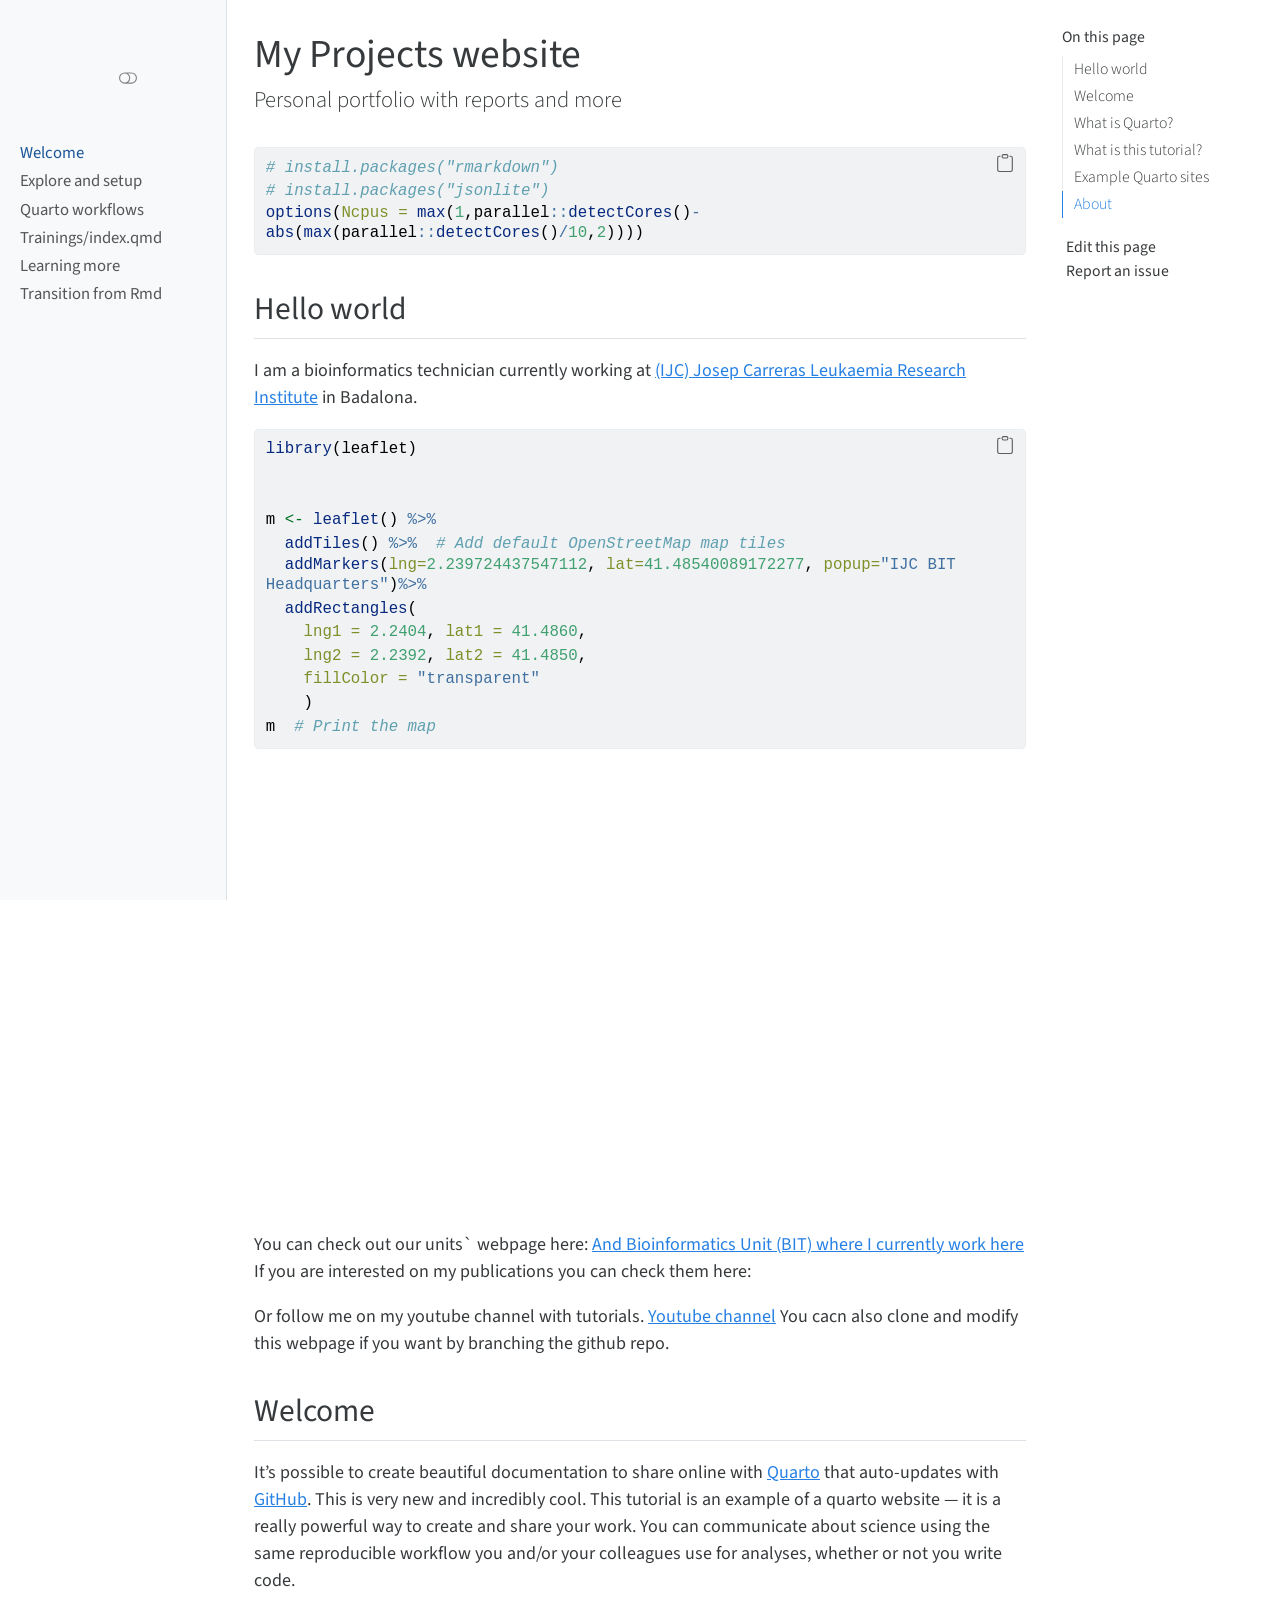
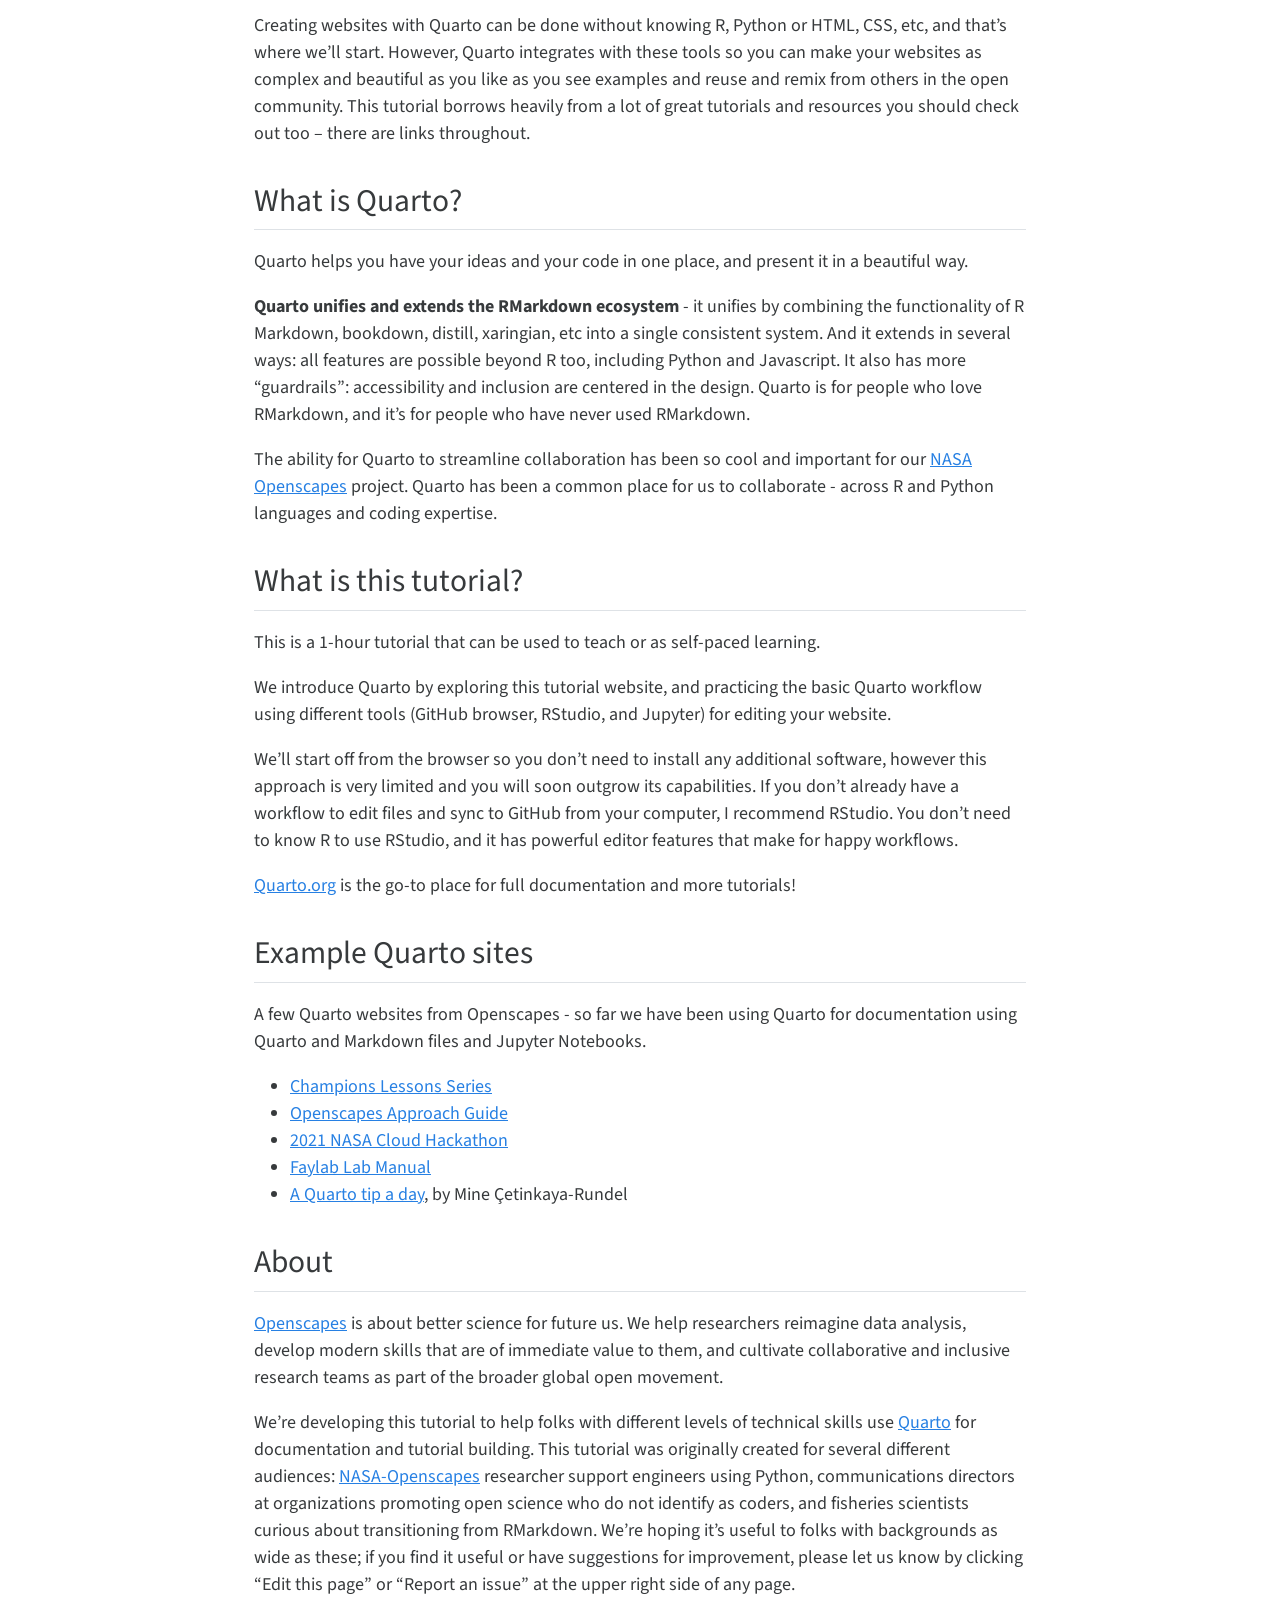
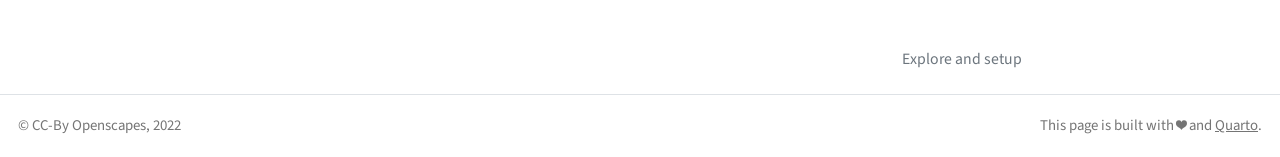
==== index.html @ d13ac70a "Built site for gh-pages" ====
<!DOCTYPE html>
<html xmlns="http://www.w3.org/1999/xhtml" lang="en" xml:lang="en"><head>

<meta charset="utf-8">
<meta name="generator" content="quarto-1.2.269">

<meta name="viewport" content="width=device-width, initial-scale=1.0, user-scalable=yes">


<title>Making sharable documents with Quarto - My Projects website</title>
<style>
code{white-space: pre-wrap;}
span.smallcaps{font-variant: small-caps;}
div.columns{display: flex; gap: min(4vw, 1.5em);}
div.column{flex: auto; overflow-x: auto;}
div.hanging-indent{margin-left: 1.5em; text-indent: -1.5em;}
ul.task-list{list-style: none;}
ul.task-list li input[type="checkbox"] {
  width: 0.8em;
  margin: 0 0.8em 0.2em -1.6em;
  vertical-align: middle;
}
pre > code.sourceCode { white-space: pre; position: relative; }
pre > code.sourceCode > span { display: inline-block; line-height: 1.25; }
pre > code.sourceCode > span:empty { height: 1.2em; }
.sourceCode { overflow: visible; }
code.sourceCode > span { color: inherit; text-decoration: inherit; }
div.sourceCode { margin: 1em 0; }
pre.sourceCode { margin: 0; }
@media screen {
div.sourceCode { overflow: auto; }
}
@media print {
pre > code.sourceCode { white-space: pre-wrap; }
pre > code.sourceCode > span { text-indent: -5em; padding-left: 5em; }
}
pre.numberSource code
  { counter-reset: source-line 0; }
pre.numberSource code > span
  { position: relative; left: -4em; counter-increment: source-line; }
pre.numberSource code > span > a:first-child::before
  { content: counter(source-line);
    position: relative; left: -1em; text-align: right; vertical-align: baseline;
    border: none; display: inline-block;
    -webkit-touch-callout: none; -webkit-user-select: none;
    -khtml-user-select: none; -moz-user-select: none;
    -ms-user-select: none; user-select: none;
    padding: 0 4px; width: 4em;
    color: #aaaaaa;
  }
pre.numberSource { margin-left: 3em; border-left: 1px solid #aaaaaa;  padding-left: 4px; }
div.sourceCode
  {   }
@media screen {
pre > code.sourceCode > span > a:first-child::before { text-decoration: underline; }
}
code span.al { color: #ff0000; font-weight: bold; } /* Alert */
code span.an { color: #60a0b0; font-weight: bold; font-style: italic; } /* Annotation */
code span.at { color: #7d9029; } /* Attribute */
code span.bn { color: #40a070; } /* BaseN */
code span.bu { color: #008000; } /* BuiltIn */
code span.cf { color: #007020; font-weight: bold; } /* ControlFlow */
code span.ch { color: #4070a0; } /* Char */
code span.cn { color: #880000; } /* Constant */
code span.co { color: #60a0b0; font-style: italic; } /* Comment */
code span.cv { color: #60a0b0; font-weight: bold; font-style: italic; } /* CommentVar */
code span.do { color: #ba2121; font-style: italic; } /* Documentation */
code span.dt { color: #902000; } /* DataType */
code span.dv { color: #40a070; } /* DecVal */
code span.er { color: #ff0000; font-weight: bold; } /* Error */
code span.ex { } /* Extension */
code span.fl { color: #40a070; } /* Float */
code span.fu { color: #06287e; } /* Function */
code span.im { color: #008000; font-weight: bold; } /* Import */
code span.in { color: #60a0b0; font-weight: bold; font-style: italic; } /* Information */
code span.kw { color: #007020; font-weight: bold; } /* Keyword */
code span.op { color: #666666; } /* Operator */
code span.ot { color: #007020; } /* Other */
code span.pp { color: #bc7a00; } /* Preprocessor */
code span.sc { color: #4070a0; } /* SpecialChar */
code span.ss { color: #bb6688; } /* SpecialString */
code span.st { color: #4070a0; } /* String */
code span.va { color: #19177c; } /* Variable */
code span.vs { color: #4070a0; } /* VerbatimString */
code span.wa { color: #60a0b0; font-weight: bold; font-style: italic; } /* Warning */
</style>


<script src="site_libs/quarto-nav/quarto-nav.js"></script>
<script src="site_libs/clipboard/clipboard.min.js"></script>
<script src="site_libs/quarto-search/autocomplete.umd.js"></script>
<script src="site_libs/quarto-search/fuse.min.js"></script>
<script src="site_libs/quarto-search/quarto-search.js"></script>
<meta name="quarto:offset" content="./">
<link href="./explore.html" rel="next">
<script src="site_libs/quarto-html/quarto.js"></script>
<script src="site_libs/quarto-html/popper.min.js"></script>
<script src="site_libs/quarto-html/tippy.umd.min.js"></script>
<script src="site_libs/quarto-html/anchor.min.js"></script>
<link href="site_libs/quarto-html/tippy.css" rel="stylesheet">
<link href="site_libs/quarto-html/quarto-syntax-highlighting.css" rel="stylesheet" class="quarto-color-scheme" id="quarto-text-highlighting-styles">
<link href="site_libs/quarto-html/quarto-syntax-highlighting-dark.css" rel="prefetch" class="quarto-color-scheme quarto-color-alternate" id="quarto-text-highlighting-styles">
<script src="site_libs/bootstrap/bootstrap.min.js"></script>
<link href="site_libs/bootstrap/bootstrap-icons.css" rel="stylesheet">
<link href="site_libs/bootstrap/bootstrap.min.css" rel="stylesheet" class="quarto-color-scheme" id="quarto-bootstrap" data-mode="light">
<link href="site_libs/bootstrap/bootstrap-dark.min.css" rel="prefetch" class="quarto-color-scheme quarto-color-alternate" id="quarto-bootstrap" data-mode="light">
<script id="quarto-search-options" type="application/json">{
  "location": "sidebar",
  "copy-button": false,
  "collapse-after": 3,
  "panel-placement": "start",
  "type": "textbox",
  "limit": 20,
  "language": {
    "search-no-results-text": "No results",
    "search-matching-documents-text": "matching documents",
    "search-copy-link-title": "Copy link to search",
    "search-hide-matches-text": "Hide additional matches",
    "search-more-match-text": "more match in this document",
    "search-more-matches-text": "more matches in this document",
    "search-clear-button-title": "Clear",
    "search-detached-cancel-button-title": "Cancel",
    "search-submit-button-title": "Submit"
  }
}</script>
<script src="site_libs/htmlwidgets-1.5.4/htmlwidgets.js"></script>
<script src="site_libs/jquery-1.12.4/jquery.min.js"></script>
<link href="site_libs/leaflet-1.3.1/leaflet.css" rel="stylesheet">
<script src="site_libs/leaflet-1.3.1/leaflet.js"></script>
<link href="site_libs/leafletfix-1.0.0/leafletfix.css" rel="stylesheet">
<script src="site_libs/proj4-2.6.2/proj4.min.js"></script>
<script src="site_libs/Proj4Leaflet-1.0.1/proj4leaflet.js"></script>
<link href="site_libs/rstudio_leaflet-1.3.1/rstudio_leaflet.css" rel="stylesheet">
<script src="site_libs/leaflet-binding-2.1.1/leaflet.js"></script>


</head>

<body class="nav-sidebar docked">

<div id="quarto-search-results"></div>
  <header id="quarto-header" class="headroom fixed-top">
  <nav class="quarto-secondary-nav" data-bs-toggle="collapse" data-bs-target="#quarto-sidebar" aria-controls="quarto-sidebar" aria-expanded="false" aria-label="Toggle sidebar navigation" onclick="if (window.quartoToggleHeadroom) { window.quartoToggleHeadroom(); }">
    <div class="container-fluid d-flex justify-content-between">
      <h1 class="quarto-secondary-nav-title">My Projects website</h1>
      <button type="button" class="quarto-btn-toggle btn" aria-label="Show secondary navigation">
        <i class="bi bi-chevron-right"></i>
      </button>
    </div>
  </nav>
</header>
<!-- content -->
<div id="quarto-content" class="quarto-container page-columns page-rows-contents page-layout-article">
<!-- sidebar -->
  <nav id="quarto-sidebar" class="sidebar collapse sidebar-navigation docked overflow-auto">
    <div class="pt-lg-2 mt-2 text-center sidebar-header">
      <a href="./index.html" class="sidebar-logo-link">
      <img src="./images/openscapes_hex.png" alt="" class="sidebar-logo py-0 d-lg-inline d-none">
      </a>
      <div class="sidebar-tools-main tools-wide">
    <a href="https://openscapes.org" title="Openscapes.org" class="sidebar-tool px-1"><i class="bi bi-globe"></i></a>
    <a href="https://github.com/openscapes/quarto-website-tutorial" title="Quarto website tutorial" class="sidebar-tool px-1"><i class="bi bi-github"></i></a>
    <a href="https://twitter.com/openscapes" title="Openscapes Twitter" class="sidebar-tool px-1"><i class="bi bi-twitter"></i></a>
  <a href="" class="quarto-color-scheme-toggle sidebar-tool" onclick="window.quartoToggleColorScheme(); return false;" title="Toggle dark mode"><i class="bi"></i></a>
</div>
      </div>
      <div class="mt-2 flex-shrink-0 align-items-center">
        <div class="sidebar-search">
        <div id="quarto-search" class="" title="Search"></div>
        </div>
      </div>
    <div class="sidebar-menu-container"> 
    <ul class="list-unstyled mt-1">
        <li class="sidebar-item">
  <div class="sidebar-item-container"> 
  <a href="./index.html" class="sidebar-item-text sidebar-link active">Welcome</a>
  </div>
</li>
        <li class="sidebar-item">
  <div class="sidebar-item-container"> 
  <a href="./explore.html" class="sidebar-item-text sidebar-link">Explore and setup</a>
  </div>
</li>
        <li class="sidebar-item sidebar-item-section">
      <div class="sidebar-item-container"> 
            <a href="./quarto-workflows/index.html" class="sidebar-item-text sidebar-link">Quarto workflows</a>
          <a class="sidebar-item-toggle text-start collapsed" data-bs-toggle="collapse" data-bs-target="#quarto-sidebar-section-1" aria-expanded="false">
            <i class="bi bi-chevron-right ms-2"></i>
          </a> 
      </div>
      <ul id="quarto-sidebar-section-1" class="collapse list-unstyled sidebar-section depth1 ">  
          <li class="sidebar-item">
  <div class="sidebar-item-container"> 
  <a href="./quarto-workflows/browser.html" class="sidebar-item-text sidebar-link">From the Browser</a>
  </div>
</li>
          <li class="sidebar-item">
  <div class="sidebar-item-container"> 
  <a href="./quarto-workflows/rstudio.html" class="sidebar-item-text sidebar-link">From RStudio</a>
  </div>
</li>
          <li class="sidebar-item">
  <div class="sidebar-item-container"> 
  <a href="./quarto-workflows/jupyter.html" class="sidebar-item-text sidebar-link">From Jupyter</a>
  </div>
</li>
      </ul>
  </li>
        <li class="sidebar-item sidebar-item-section">
      <div class="sidebar-item-container"> 
            <a class="sidebar-item-text sidebar-link text-start collapsed" data-bs-toggle="collapse" data-bs-target="#quarto-sidebar-section-2" aria-expanded="false">Trainings/index.qmd</a>
          <a class="sidebar-item-toggle text-start collapsed" data-bs-toggle="collapse" data-bs-target="#quarto-sidebar-section-2" aria-expanded="false">
            <i class="bi bi-chevron-right ms-2"></i>
          </a> 
      </div>
      <ul id="quarto-sidebar-section-2" class="collapse list-unstyled sidebar-section depth1 ">  
          <li class="sidebar-item">
  <div class="sidebar-item-container"> 
  <a href="./Trainings/R_intro.html" class="sidebar-item-text sidebar-link">Introduction to R</a>
  </div>
</li>
          <li class="sidebar-item">
  <div class="sidebar-item-container"> 
  <a href="./Trainings/linux_intro.html" class="sidebar-item-text sidebar-link">Introduction to Linux</a>
  </div>
</li>
      </ul>
  </li>
        <li class="sidebar-item">
  <div class="sidebar-item-container"> 
  <a href="./learning-more.html" class="sidebar-item-text sidebar-link">Learning more</a>
  </div>
</li>
        <li class="sidebar-item">
  <div class="sidebar-item-container"> 
  <a href="./transition-from-rmarkdown.html" class="sidebar-item-text sidebar-link">Transition from Rmd</a>
  </div>
</li>
    </ul>
    </div>
</nav>
<!-- margin-sidebar -->
    <div id="quarto-margin-sidebar" class="sidebar margin-sidebar">
        <nav id="TOC" role="doc-toc" class="toc-active">
    <h2 id="toc-title">On this page</h2>
   
  <ul>
  <li><a href="#hello-world" id="toc-hello-world" class="nav-link active" data-scroll-target="#hello-world">Hello world</a></li>
  <li><a href="#welcome" id="toc-welcome" class="nav-link" data-scroll-target="#welcome">Welcome</a></li>
  <li><a href="#what-is-quarto" id="toc-what-is-quarto" class="nav-link" data-scroll-target="#what-is-quarto">What is Quarto?</a></li>
  <li><a href="#what-is-this-tutorial" id="toc-what-is-this-tutorial" class="nav-link" data-scroll-target="#what-is-this-tutorial">What is this tutorial?</a></li>
  <li><a href="#example-quarto-sites" id="toc-example-quarto-sites" class="nav-link" data-scroll-target="#example-quarto-sites">Example Quarto sites</a></li>
  <li><a href="#about" id="toc-about" class="nav-link" data-scroll-target="#about">About</a></li>
  </ul>
<div class="toc-actions"><div><i class="bi bi-github"></i></div><div class="action-links"><p><a href="https://github.com/openscapes/quarto-website-tutorial/edit/main/index.qmd" class="toc-action">Edit this page</a></p><p><a href="https://github.com/openscapes/quarto-website-tutorial/issues/new" class="toc-action">Report an issue</a></p></div></div></nav>
    </div>
<!-- main -->
<main class="content" id="quarto-document-content">

<header id="title-block-header" class="quarto-title-block default">
<div class="quarto-title">
<h1 class="title d-none d-lg-block">My Projects website</h1>
<p class="subtitle lead">Personal portfolio with reports and more</p>
</div>



<div class="quarto-title-meta">

    
  
    
  </div>
  

</header>

<div class="cell">
<div class="sourceCode cell-code" id="cb1"><pre class="sourceCode r code-with-copy"><code class="sourceCode r"><span id="cb1-1"><a href="#cb1-1" aria-hidden="true" tabindex="-1"></a><span class="co"># install.packages("rmarkdown")</span></span>
<span id="cb1-2"><a href="#cb1-2" aria-hidden="true" tabindex="-1"></a><span class="co"># install.packages("jsonlite")</span></span>
<span id="cb1-3"><a href="#cb1-3" aria-hidden="true" tabindex="-1"></a><span class="fu">options</span>(<span class="at">Ncpus =</span> <span class="fu">max</span>(<span class="dv">1</span>,parallel<span class="sc">::</span><span class="fu">detectCores</span>()<span class="sc">-</span><span class="fu">abs</span>(<span class="fu">max</span>(parallel<span class="sc">::</span><span class="fu">detectCores</span>()<span class="sc">/</span><span class="dv">10</span>,<span class="dv">2</span>))))</span></code><button title="Copy to Clipboard" class="code-copy-button"><i class="bi"></i></button></pre></div>
</div>
<section id="hello-world" class="level2">
<h2 class="anchored" data-anchor-id="hello-world">Hello world</h2>
<p>I am a bioinformatics technician currently working at <a href="(https://www.carrerasresearch.org/es/)">(IJC) Josep Carreras Leukaemia Research Institute</a> in Badalona.</p>
<div class="cell">
<div class="sourceCode cell-code" id="cb2"><pre class="sourceCode r code-with-copy"><code class="sourceCode r"><span id="cb2-1"><a href="#cb2-1" aria-hidden="true" tabindex="-1"></a><span class="fu">library</span>(leaflet)</span>
<span id="cb2-2"><a href="#cb2-2" aria-hidden="true" tabindex="-1"></a></span>
<span id="cb2-3"><a href="#cb2-3" aria-hidden="true" tabindex="-1"></a></span>
<span id="cb2-4"><a href="#cb2-4" aria-hidden="true" tabindex="-1"></a>m <span class="ot">&lt;-</span> <span class="fu">leaflet</span>() <span class="sc">%&gt;%</span></span>
<span id="cb2-5"><a href="#cb2-5" aria-hidden="true" tabindex="-1"></a>  <span class="fu">addTiles</span>() <span class="sc">%&gt;%</span>  <span class="co"># Add default OpenStreetMap map tiles</span></span>
<span id="cb2-6"><a href="#cb2-6" aria-hidden="true" tabindex="-1"></a>  <span class="fu">addMarkers</span>(<span class="at">lng=</span><span class="fl">2.239724437547112</span>, <span class="at">lat=</span><span class="fl">41.48540089172277</span>, <span class="at">popup=</span><span class="st">"IJC BIT Headquarters"</span>)<span class="sc">%&gt;%</span></span>
<span id="cb2-7"><a href="#cb2-7" aria-hidden="true" tabindex="-1"></a>  <span class="fu">addRectangles</span>(</span>
<span id="cb2-8"><a href="#cb2-8" aria-hidden="true" tabindex="-1"></a>    <span class="at">lng1 =</span> <span class="fl">2.2404</span>, <span class="at">lat1 =</span> <span class="fl">41.4860</span>,</span>
<span id="cb2-9"><a href="#cb2-9" aria-hidden="true" tabindex="-1"></a>    <span class="at">lng2 =</span> <span class="fl">2.2392</span>, <span class="at">lat2 =</span> <span class="fl">41.4850</span>,</span>
<span id="cb2-10"><a href="#cb2-10" aria-hidden="true" tabindex="-1"></a>    <span class="at">fillColor =</span> <span class="st">"transparent"</span></span>
<span id="cb2-11"><a href="#cb2-11" aria-hidden="true" tabindex="-1"></a>    )</span>
<span id="cb2-12"><a href="#cb2-12" aria-hidden="true" tabindex="-1"></a>m  <span class="co"># Print the map</span></span></code><button title="Copy to Clipboard" class="code-copy-button"><i class="bi"></i></button></pre></div>
<div class="cell-output-display">
<div id="htmlwidget-86d6fe049f741ae13c4e" style="width:100%;height:464px;" class="leaflet html-widget"></div>
<script type="application/json" data-for="htmlwidget-86d6fe049f741ae13c4e">{"x":{"options":{"crs":{"crsClass":"L.CRS.EPSG3857","code":null,"proj4def":null,"projectedBounds":null,"options":{}}},"calls":[{"method":"addTiles","args":["https://{s}.tile.openstreetmap.org/{z}/{x}/{y}.png",null,null,{"minZoom":0,"maxZoom":18,"tileSize":256,"subdomains":"abc","errorTileUrl":"","tms":false,"noWrap":false,"zoomOffset":0,"zoomReverse":false,"opacity":1,"zIndex":1,"detectRetina":false,"attribution":"&copy; <a href=\"https://openstreetmap.org\">OpenStreetMap<\/a> contributors, <a href=\"https://creativecommons.org/licenses/by-sa/2.0/\">CC-BY-SA<\/a>"}]},{"method":"addMarkers","args":[41.4854008917228,2.23972443754711,null,null,null,{"interactive":true,"draggable":false,"keyboard":true,"title":"","alt":"","zIndexOffset":0,"opacity":1,"riseOnHover":false,"riseOffset":250},"IJC BIT Headquarters",null,null,null,null,{"interactive":false,"permanent":false,"direction":"auto","opacity":1,"offset":[0,0],"textsize":"10px","textOnly":false,"className":"","sticky":true},null]},{"method":"addRectangles","args":[41.486,2.2404,41.485,2.2392,null,null,{"interactive":true,"className":"","stroke":true,"color":"#03F","weight":5,"opacity":0.5,"fill":true,"fillColor":"transparent","fillOpacity":0.2,"smoothFactor":1,"noClip":false},null,null,null,{"interactive":false,"permanent":false,"direction":"auto","opacity":1,"offset":[0,0],"textsize":"10px","textOnly":false,"className":"","sticky":true},null]}],"limits":{"lat":[41.485,41.486],"lng":[2.2392,2.2404]}},"evals":[],"jsHooks":[]}</script>
</div>
</div>
<p>You can check out our units` webpage here: <a href="https://www.carrerasresearch.org/es/unidad-de-bioinform%C3%A1tica_130420">And Bioinformatics Unit (BIT) where I currently work here</a> If you are interested on my publications you can check them here:</p>
<p>Or follow me on my youtube channel with tutorials. <a href="">Youtube channel</a> You cacn also clone and modify this webpage if you want by branching the github repo.</p>
</section>
<section id="welcome" class="level2">
<h2 class="anchored" data-anchor-id="welcome">Welcome</h2>
<p>It’s possible to create beautiful documentation to share online with <a href="https://quarto.org">Quarto</a> that auto-updates with <a href="http://github.com">GitHub</a>. This is very new and incredibly cool. This tutorial is an example of a quarto website — it is a really powerful way to create and share your work. You can communicate about science using the same reproducible workflow you and/or your colleagues use for analyses, whether or not you write code.</p>
<p>Creating websites with Quarto can be done without knowing R, Python or HTML, CSS, etc, and that’s where we’ll start. However, Quarto integrates with these tools so you can make your websites as complex and beautiful as you like as you see examples and reuse and remix from others in the open community. This tutorial borrows heavily from a lot of great tutorials and resources you should check out too – there are links throughout.</p>
</section>
<section id="what-is-quarto" class="level2">
<h2 class="anchored" data-anchor-id="what-is-quarto">What is Quarto?</h2>
<p>Quarto helps you have your ideas and your code in one place, and present it in a beautiful way.</p>
<p><strong>Quarto unifies and extends the RMarkdown ecosystem</strong> - it unifies by combining the functionality of R Markdown, bookdown, distill, xaringian, etc into a single consistent system. And it extends in several ways: all features are possible beyond R too, including Python and Javascript. It also has more “guardrails”: accessibility and inclusion are centered in the design. Quarto is for people who love RMarkdown, and it’s for people who have never used RMarkdown.</p>
<p>The ability for Quarto to streamline collaboration has been so cool and important for our <a href="https://nasa-openscapes.github.io/">NASA Openscapes</a> project. Quarto has been a common place for us to collaborate - across R and Python languages and coding expertise.</p>
</section>
<section id="what-is-this-tutorial" class="level2">
<h2 class="anchored" data-anchor-id="what-is-this-tutorial">What is this tutorial?</h2>
<p>This is a 1-hour tutorial that can be used to teach or as self-paced learning.</p>
<p>We introduce Quarto by exploring this tutorial website, and practicing the basic Quarto workflow using different tools (GitHub browser, RStudio, and Jupyter) for editing your website.</p>
<p>We’ll start off from the browser so you don’t need to install any additional software, however this approach is very limited and you will soon outgrow its capabilities. If you don’t already have a workflow to edit files and sync to GitHub from your computer, I recommend RStudio. You don’t need to know R to use RStudio, and it has powerful editor features that make for happy workflows.</p>
<p><a href="https://quarto.org">Quarto.org</a> is the go-to place for full documentation and more tutorials!</p>
</section>
<section id="example-quarto-sites" class="level2">
<h2 class="anchored" data-anchor-id="example-quarto-sites">Example Quarto sites</h2>
<p>A few Quarto websites from Openscapes - so far we have been using Quarto for documentation using Quarto and Markdown files and Jupyter Notebooks.</p>
<ul>
<li><a href="https://openscapes.github.io/series">Champions Lessons Series</a></li>
<li><a href="https://openscapes.github.io/approach-guide/">Openscapes Approach Guide</a><br>
</li>
<li><a href="https://nasa-openscapes.github.io/2021-Cloud-Hackathon/">2021 NASA Cloud Hackathon</a></li>
<li><a href="https://thefaylab.github.io/lab-manual/">Faylab Lab Manual</a></li>
<li><a href="https://mine-cetinkaya-rundel.github.io/quarto-tip-a-day/">A Quarto tip a day</a>, by Mine Çetinkaya-Rundel</li>
</ul>
</section>
<section id="about" class="level2">
<h2 class="anchored" data-anchor-id="about">About</h2>
<p><a href="https://openscapes.org">Openscapes</a> is about better science for future us. We help researchers reimagine data analysis, develop modern skills that are of immediate value to them, and cultivate collaborative and inclusive research teams as part of the broader global open movement.</p>
<p>We’re developing this tutorial to help folks with different levels of technical skills use <a href="https://quarto.org">Quarto</a> for documentation and tutorial building. This tutorial was originally created for several different audiences: <a href="https://nasa-openscapes.github.io">NASA-Openscapes</a> researcher support engineers using Python, communications directors at organizations promoting open science who do not identify as coders, and fisheries scientists curious about transitioning from RMarkdown. We’re hoping it’s useful to folks with backgrounds as wide as these; if you find it useful or have suggestions for improvement, please let us know by clicking “Edit this page” or “Report an issue” at the upper right side of any page.</p>


</section>

</main> <!-- /main -->
<script id="quarto-html-after-body" type="application/javascript">
window.document.addEventListener("DOMContentLoaded", function (event) {
  const toggleBodyColorMode = (bsSheetEl) => {
    const mode = bsSheetEl.getAttribute("data-mode");
    const bodyEl = window.document.querySelector("body");
    if (mode === "dark") {
      bodyEl.classList.add("quarto-dark");
      bodyEl.classList.remove("quarto-light");
    } else {
      bodyEl.classList.add("quarto-light");
      bodyEl.classList.remove("quarto-dark");
    }
  }
  const toggleBodyColorPrimary = () => {
    const bsSheetEl = window.document.querySelector("link#quarto-bootstrap");
    if (bsSheetEl) {
      toggleBodyColorMode(bsSheetEl);
    }
  }
  toggleBodyColorPrimary();  
  const disableStylesheet = (stylesheets) => {
    for (let i=0; i < stylesheets.length; i++) {
      const stylesheet = stylesheets[i];
      stylesheet.rel = 'prefetch';
    }
  }
  const enableStylesheet = (stylesheets) => {
    for (let i=0; i < stylesheets.length; i++) {
      const stylesheet = stylesheets[i];
      stylesheet.rel = 'stylesheet';
    }
  }
  const manageTransitions = (selector, allowTransitions) => {
    const els = window.document.querySelectorAll(selector);
    for (let i=0; i < els.length; i++) {
      const el = els[i];
      if (allowTransitions) {
        el.classList.remove('notransition');
      } else {
        el.classList.add('notransition');
      }
    }
  }
  const toggleColorMode = (alternate) => {
    // Switch the stylesheets
    const alternateStylesheets = window.document.querySelectorAll('link.quarto-color-scheme.quarto-color-alternate');
    manageTransitions('#quarto-margin-sidebar .nav-link', false);
    if (alternate) {
      enableStylesheet(alternateStylesheets);
      for (const sheetNode of alternateStylesheets) {
        if (sheetNode.id === "quarto-bootstrap") {
          toggleBodyColorMode(sheetNode);
        }
      }
    } else {
      disableStylesheet(alternateStylesheets);
      toggleBodyColorPrimary();
    }
    manageTransitions('#quarto-margin-sidebar .nav-link', true);
    // Switch the toggles
    const toggles = window.document.querySelectorAll('.quarto-color-scheme-toggle');
    for (let i=0; i < toggles.length; i++) {
      const toggle = toggles[i];
      if (toggle) {
        if (alternate) {
          toggle.classList.add("alternate");     
        } else {
          toggle.classList.remove("alternate");
        }
      }
    }
    // Hack to workaround the fact that safari doesn't
    // properly recolor the scrollbar when toggling (#1455)
    if (navigator.userAgent.indexOf('Safari') > 0 && navigator.userAgent.indexOf('Chrome') == -1) {
      manageTransitions("body", false);
      window.scrollTo(0, 1);
      setTimeout(() => {
        window.scrollTo(0, 0);
        manageTransitions("body", true);
      }, 40);  
    }
  }
  const isFileUrl = () => { 
    return window.location.protocol === 'file:';
  }
  const hasAlternateSentinel = () => {  
    let styleSentinel = getColorSchemeSentinel();
    if (styleSentinel !== null) {
      return styleSentinel === "alternate";
    } else {
      return false;
    }
  }
  const setStyleSentinel = (alternate) => {
    const value = alternate ? "alternate" : "default";
    if (!isFileUrl()) {
      window.localStorage.setItem("quarto-color-scheme", value);
    } else {
      localAlternateSentinel = value;
    }
  }
  const getColorSchemeSentinel = () => {
    if (!isFileUrl()) {
      const storageValue = window.localStorage.getItem("quarto-color-scheme");
      return storageValue != null ? storageValue : localAlternateSentinel;
    } else {
      return localAlternateSentinel;
    }
  }
  let localAlternateSentinel = 'default';
  // Dark / light mode switch
  window.quartoToggleColorScheme = () => {
    // Read the current dark / light value 
    let toAlternate = !hasAlternateSentinel();
    toggleColorMode(toAlternate);
    setStyleSentinel(toAlternate);
  };
  // Ensure there is a toggle, if there isn't float one in the top right
  if (window.document.querySelector('.quarto-color-scheme-toggle') === null) {
    const a = window.document.createElement('a');
    a.classList.add('top-right');
    a.classList.add('quarto-color-scheme-toggle');
    a.href = "";
    a.onclick = function() { try { window.quartoToggleColorScheme(); } catch {} return false; };
    const i = window.document.createElement("i");
    i.classList.add('bi');
    a.appendChild(i);
    window.document.body.appendChild(a);
  }
  // Switch to dark mode if need be
  if (hasAlternateSentinel()) {
    toggleColorMode(true);
  } else {
    toggleColorMode(false);
  }
  const icon = "";
  const anchorJS = new window.AnchorJS();
  anchorJS.options = {
    placement: 'right',
    icon: icon
  };
  anchorJS.add('.anchored');
  const clipboard = new window.ClipboardJS('.code-copy-button', {
    target: function(trigger) {
      return trigger.previousElementSibling;
    }
  });
  clipboard.on('success', function(e) {
    // button target
    const button = e.trigger;
    // don't keep focus
    button.blur();
    // flash "checked"
    button.classList.add('code-copy-button-checked');
    var currentTitle = button.getAttribute("title");
    button.setAttribute("title", "Copied!");
    let tooltip;
    if (window.bootstrap) {
      button.setAttribute("data-bs-toggle", "tooltip");
      button.setAttribute("data-bs-placement", "left");
      button.setAttribute("data-bs-title", "Copied!");
      tooltip = new bootstrap.Tooltip(button, 
        { trigger: "manual", 
          customClass: "code-copy-button-tooltip",
          offset: [0, -8]});
      tooltip.show();    
    }
    setTimeout(function() {
      if (tooltip) {
        tooltip.hide();
        button.removeAttribute("data-bs-title");
        button.removeAttribute("data-bs-toggle");
        button.removeAttribute("data-bs-placement");
      }
      button.setAttribute("title", currentTitle);
      button.classList.remove('code-copy-button-checked');
    }, 1000);
    // clear code selection
    e.clearSelection();
  });
  function tippyHover(el, contentFn) {
    const config = {
      allowHTML: true,
      content: contentFn,
      maxWidth: 500,
      delay: 100,
      arrow: false,
      appendTo: function(el) {
          return el.parentElement;
      },
      interactive: true,
      interactiveBorder: 10,
      theme: 'quarto',
      placement: 'bottom-start'
    };
    window.tippy(el, config); 
  }
  const noterefs = window.document.querySelectorAll('a[role="doc-noteref"]');
  for (var i=0; i<noterefs.length; i++) {
    const ref = noterefs[i];
    tippyHover(ref, function() {
      // use id or data attribute instead here
      let href = ref.getAttribute('data-footnote-href') || ref.getAttribute('href');
      try { href = new URL(href).hash; } catch {}
      const id = href.replace(/^#\/?/, "");
      const note = window.document.getElementById(id);
      return note.innerHTML;
    });
  }
  const findCites = (el) => {
    const parentEl = el.parentElement;
    if (parentEl) {
      const cites = parentEl.dataset.cites;
      if (cites) {
        return {
          el,
          cites: cites.split(' ')
        };
      } else {
        return findCites(el.parentElement)
      }
    } else {
      return undefined;
    }
  };
  var bibliorefs = window.document.querySelectorAll('a[role="doc-biblioref"]');
  for (var i=0; i<bibliorefs.length; i++) {
    const ref = bibliorefs[i];
    const citeInfo = findCites(ref);
    if (citeInfo) {
      tippyHover(citeInfo.el, function() {
        var popup = window.document.createElement('div');
        citeInfo.cites.forEach(function(cite) {
          var citeDiv = window.document.createElement('div');
          citeDiv.classList.add('hanging-indent');
          citeDiv.classList.add('csl-entry');
          var biblioDiv = window.document.getElementById('ref-' + cite);
          if (biblioDiv) {
            citeDiv.innerHTML = biblioDiv.innerHTML;
          }
          popup.appendChild(citeDiv);
        });
        return popup.innerHTML;
      });
    }
  }
});
</script>
<nav class="page-navigation">
  <div class="nav-page nav-page-previous">
  </div>
  <div class="nav-page nav-page-next">
      <a href="./explore.html" class="pagination-link">
        <span class="nav-page-text">Explore and setup</span> <i class="bi bi-arrow-right-short"></i>
      </a>
  </div>
</nav>
</div> <!-- /content -->
<footer class="footer">
  <div class="nav-footer">
    <div class="nav-footer-left">© CC-By Openscapes, 2022</div>   
    <div class="nav-footer-right">This page is built with ❤️ and <a href="https://quarto.org/">Quarto</a>.</div>
  </div>
</footer>



</body></html>
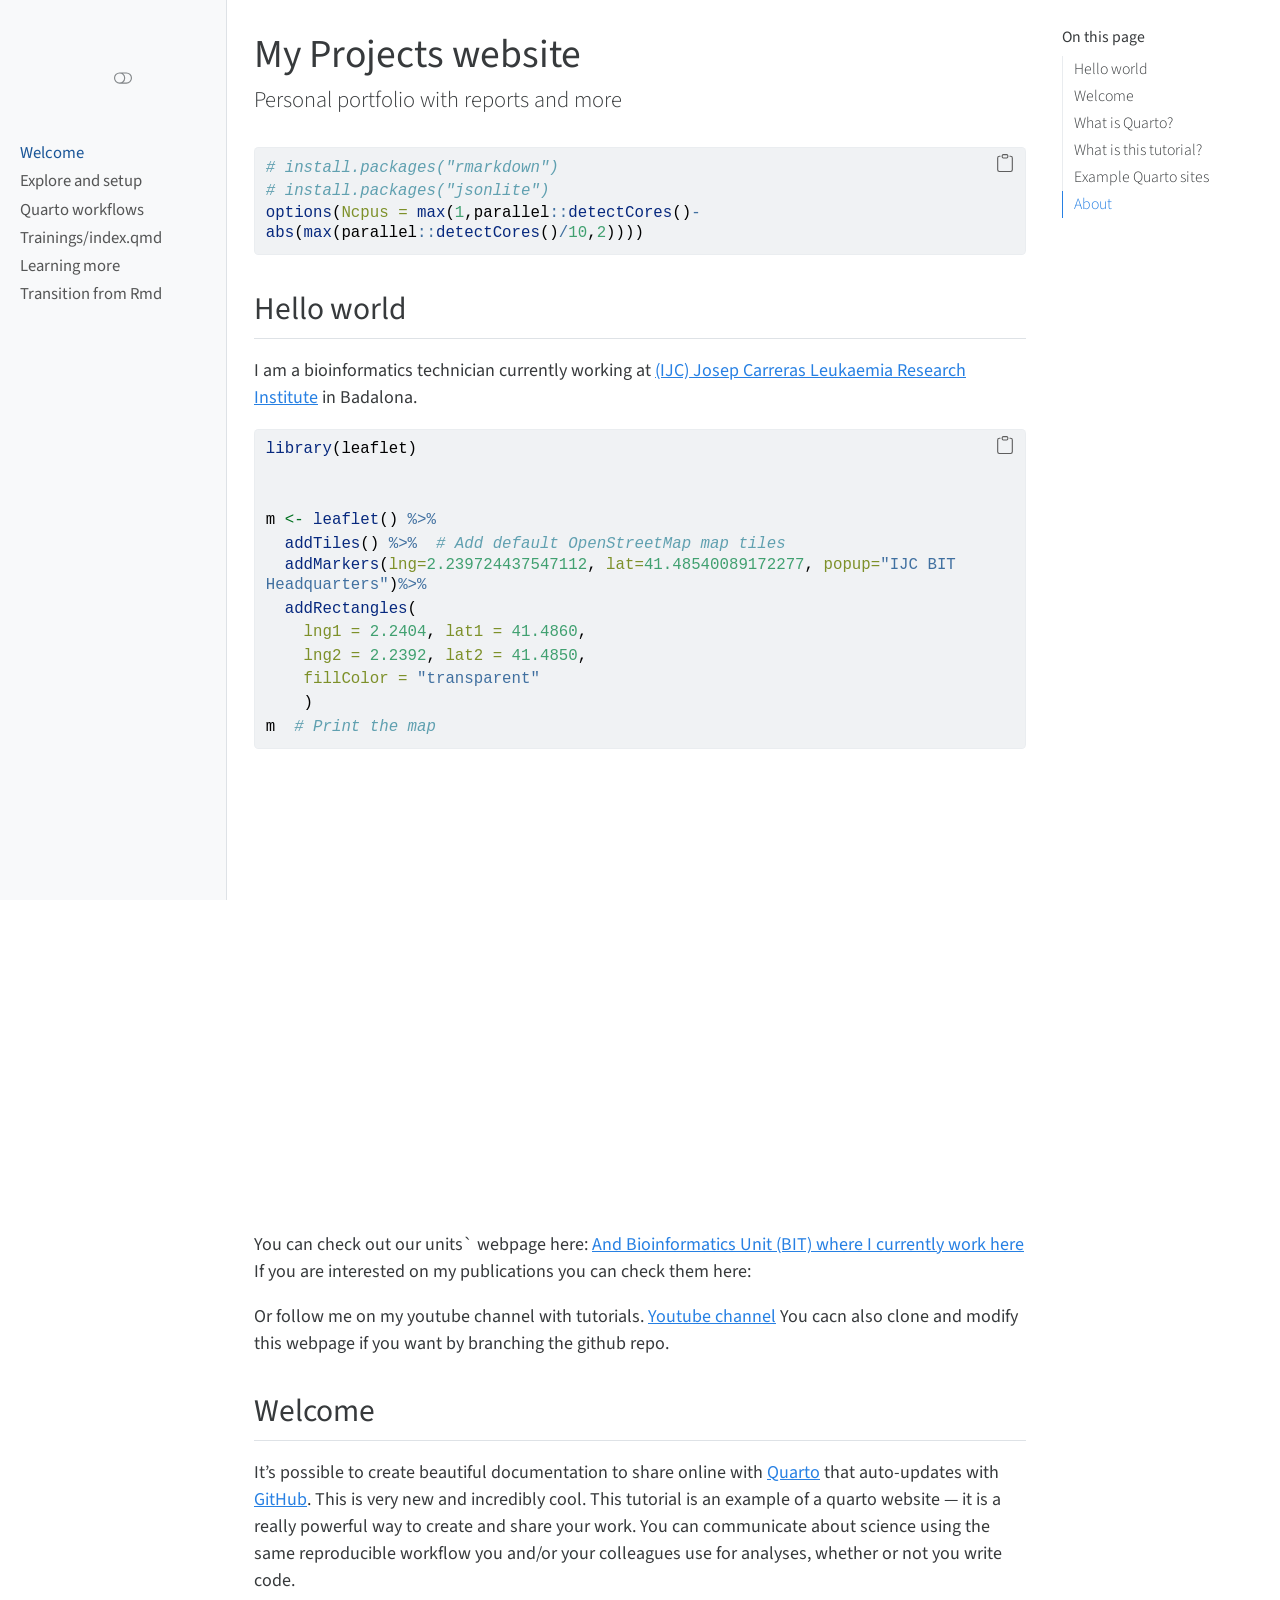
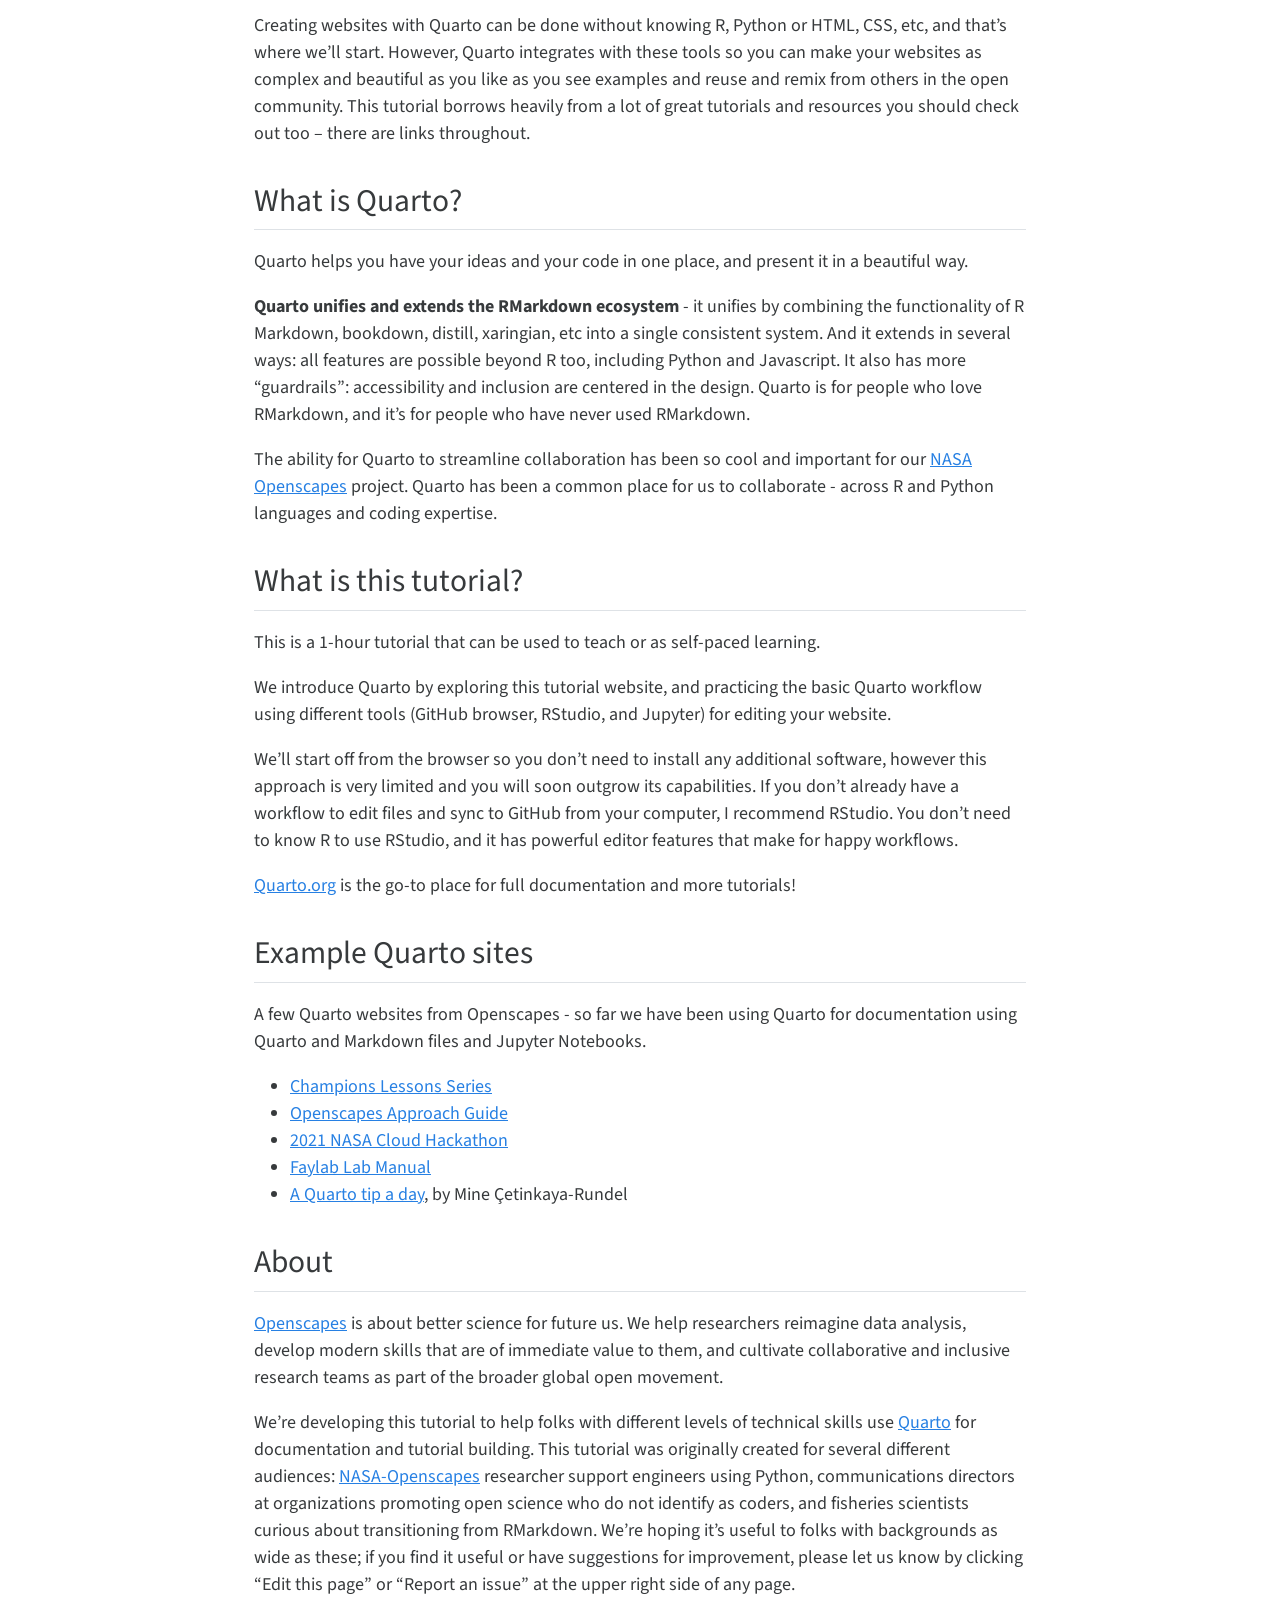
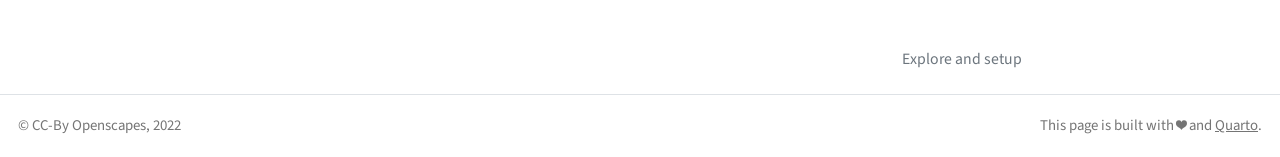
==== commit 51d3c42d: "Built site for gh-pages" ====
--- a/index.html
+++ b/index.html
@@ -123,6 +123,15 @@
     "search-submit-button-title": "Submit"
   }
 }</script>
+<script async="" src="https://www.googletagmanager.com/gtag/js?id=G-ML1E5YYLV4"></script>
+
+<script type="text/javascript">
+
+window.dataLayer = window.dataLayer || [];
+function gtag(){dataLayer.push(arguments);}
+gtag('js', new Date());
+gtag('config', 'G-ML1E5YYLV4', { 'anonymize_ip': true});
+</script>
 <script src="site_libs/htmlwidgets-1.5.4/htmlwidgets.js"></script>
 <script src="site_libs/jquery-1.12.4/jquery.min.js"></script>
 <link href="site_libs/leaflet-1.3.1/leaflet.css" rel="stylesheet">
@@ -160,7 +169,6 @@
       <div class="sidebar-tools-main tools-wide">
     <a href="https://openscapes.org" title="Openscapes.org" class="sidebar-tool px-1"><i class="bi bi-globe"></i></a>
     <a href="https://github.com/openscapes/quarto-website-tutorial" title="Quarto website tutorial" class="sidebar-tool px-1"><i class="bi bi-github"></i></a>
-    <a href="https://twitter.com/openscapes" title="Openscapes Twitter" class="sidebar-tool px-1"><i class="bi bi-twitter"></i></a>
   <a href="" class="quarto-color-scheme-toggle sidebar-tool" onclick="window.quartoToggleColorScheme(); return false;" title="Toggle dark mode"><i class="bi"></i></a>
 </div>
       </div>
@@ -252,7 +260,7 @@
   <li><a href="#example-quarto-sites" id="toc-example-quarto-sites" class="nav-link" data-scroll-target="#example-quarto-sites">Example Quarto sites</a></li>
   <li><a href="#about" id="toc-about" class="nav-link" data-scroll-target="#about">About</a></li>
   </ul>
-<div class="toc-actions"><div><i class="bi bi-github"></i></div><div class="action-links"><p><a href="https://github.com/openscapes/quarto-website-tutorial/edit/main/index.qmd" class="toc-action">Edit this page</a></p><p><a href="https://github.com/openscapes/quarto-website-tutorial/issues/new" class="toc-action">Report an issue</a></p></div></div></nav>
+</nav>
     </div>
 <!-- main -->
 <main class="content" id="quarto-document-content">
@@ -297,8 +305,8 @@
 <span id="cb2-11"><a href="#cb2-11" aria-hidden="true" tabindex="-1"></a>    )</span>
 <span id="cb2-12"><a href="#cb2-12" aria-hidden="true" tabindex="-1"></a>m  <span class="co"># Print the map</span></span></code><button title="Copy to Clipboard" class="code-copy-button"><i class="bi"></i></button></pre></div>
 <div class="cell-output-display">
-<div id="htmlwidget-86d6fe049f741ae13c4e" style="width:100%;height:464px;" class="leaflet html-widget"></div>
-<script type="application/json" data-for="htmlwidget-86d6fe049f741ae13c4e">{"x":{"options":{"crs":{"crsClass":"L.CRS.EPSG3857","code":null,"proj4def":null,"projectedBounds":null,"options":{}}},"calls":[{"method":"addTiles","args":["https://{s}.tile.openstreetmap.org/{z}/{x}/{y}.png",null,null,{"minZoom":0,"maxZoom":18,"tileSize":256,"subdomains":"abc","errorTileUrl":"","tms":false,"noWrap":false,"zoomOffset":0,"zoomReverse":false,"opacity":1,"zIndex":1,"detectRetina":false,"attribution":"&copy; <a href=\"https://openstreetmap.org\">OpenStreetMap<\/a> contributors, <a href=\"https://creativecommons.org/licenses/by-sa/2.0/\">CC-BY-SA<\/a>"}]},{"method":"addMarkers","args":[41.4854008917228,2.23972443754711,null,null,null,{"interactive":true,"draggable":false,"keyboard":true,"title":"","alt":"","zIndexOffset":0,"opacity":1,"riseOnHover":false,"riseOffset":250},"IJC BIT Headquarters",null,null,null,null,{"interactive":false,"permanent":false,"direction":"auto","opacity":1,"offset":[0,0],"textsize":"10px","textOnly":false,"className":"","sticky":true},null]},{"method":"addRectangles","args":[41.486,2.2404,41.485,2.2392,null,null,{"interactive":true,"className":"","stroke":true,"color":"#03F","weight":5,"opacity":0.5,"fill":true,"fillColor":"transparent","fillOpacity":0.2,"smoothFactor":1,"noClip":false},null,null,null,{"interactive":false,"permanent":false,"direction":"auto","opacity":1,"offset":[0,0],"textsize":"10px","textOnly":false,"className":"","sticky":true},null]}],"limits":{"lat":[41.485,41.486],"lng":[2.2392,2.2404]}},"evals":[],"jsHooks":[]}</script>
+<div id="htmlwidget-8547499ed013d79caa91" style="width:100%;height:464px;" class="leaflet html-widget"></div>
+<script type="application/json" data-for="htmlwidget-8547499ed013d79caa91">{"x":{"options":{"crs":{"crsClass":"L.CRS.EPSG3857","code":null,"proj4def":null,"projectedBounds":null,"options":{}}},"calls":[{"method":"addTiles","args":["https://{s}.tile.openstreetmap.org/{z}/{x}/{y}.png",null,null,{"minZoom":0,"maxZoom":18,"tileSize":256,"subdomains":"abc","errorTileUrl":"","tms":false,"noWrap":false,"zoomOffset":0,"zoomReverse":false,"opacity":1,"zIndex":1,"detectRetina":false,"attribution":"&copy; <a href=\"https://openstreetmap.org\">OpenStreetMap<\/a> contributors, <a href=\"https://creativecommons.org/licenses/by-sa/2.0/\">CC-BY-SA<\/a>"}]},{"method":"addMarkers","args":[41.4854008917228,2.23972443754711,null,null,null,{"interactive":true,"draggable":false,"keyboard":true,"title":"","alt":"","zIndexOffset":0,"opacity":1,"riseOnHover":false,"riseOffset":250},"IJC BIT Headquarters",null,null,null,null,{"interactive":false,"permanent":false,"direction":"auto","opacity":1,"offset":[0,0],"textsize":"10px","textOnly":false,"className":"","sticky":true},null]},{"method":"addRectangles","args":[41.486,2.2404,41.485,2.2392,null,null,{"interactive":true,"className":"","stroke":true,"color":"#03F","weight":5,"opacity":0.5,"fill":true,"fillColor":"transparent","fillOpacity":0.2,"smoothFactor":1,"noClip":false},null,null,null,{"interactive":false,"permanent":false,"direction":"auto","opacity":1,"offset":[0,0],"textsize":"10px","textOnly":false,"className":"","sticky":true},null]}],"limits":{"lat":[41.485,41.486],"lng":[2.2392,2.2404]}},"evals":[],"jsHooks":[]}</script>
 </div>
 </div>
 <p>You can check out our units` webpage here: <a href="https://www.carrerasresearch.org/es/unidad-de-bioinform%C3%A1tica_130420">And Bioinformatics Unit (BIT) where I currently work here</a> If you are interested on my publications you can check them here:</p>
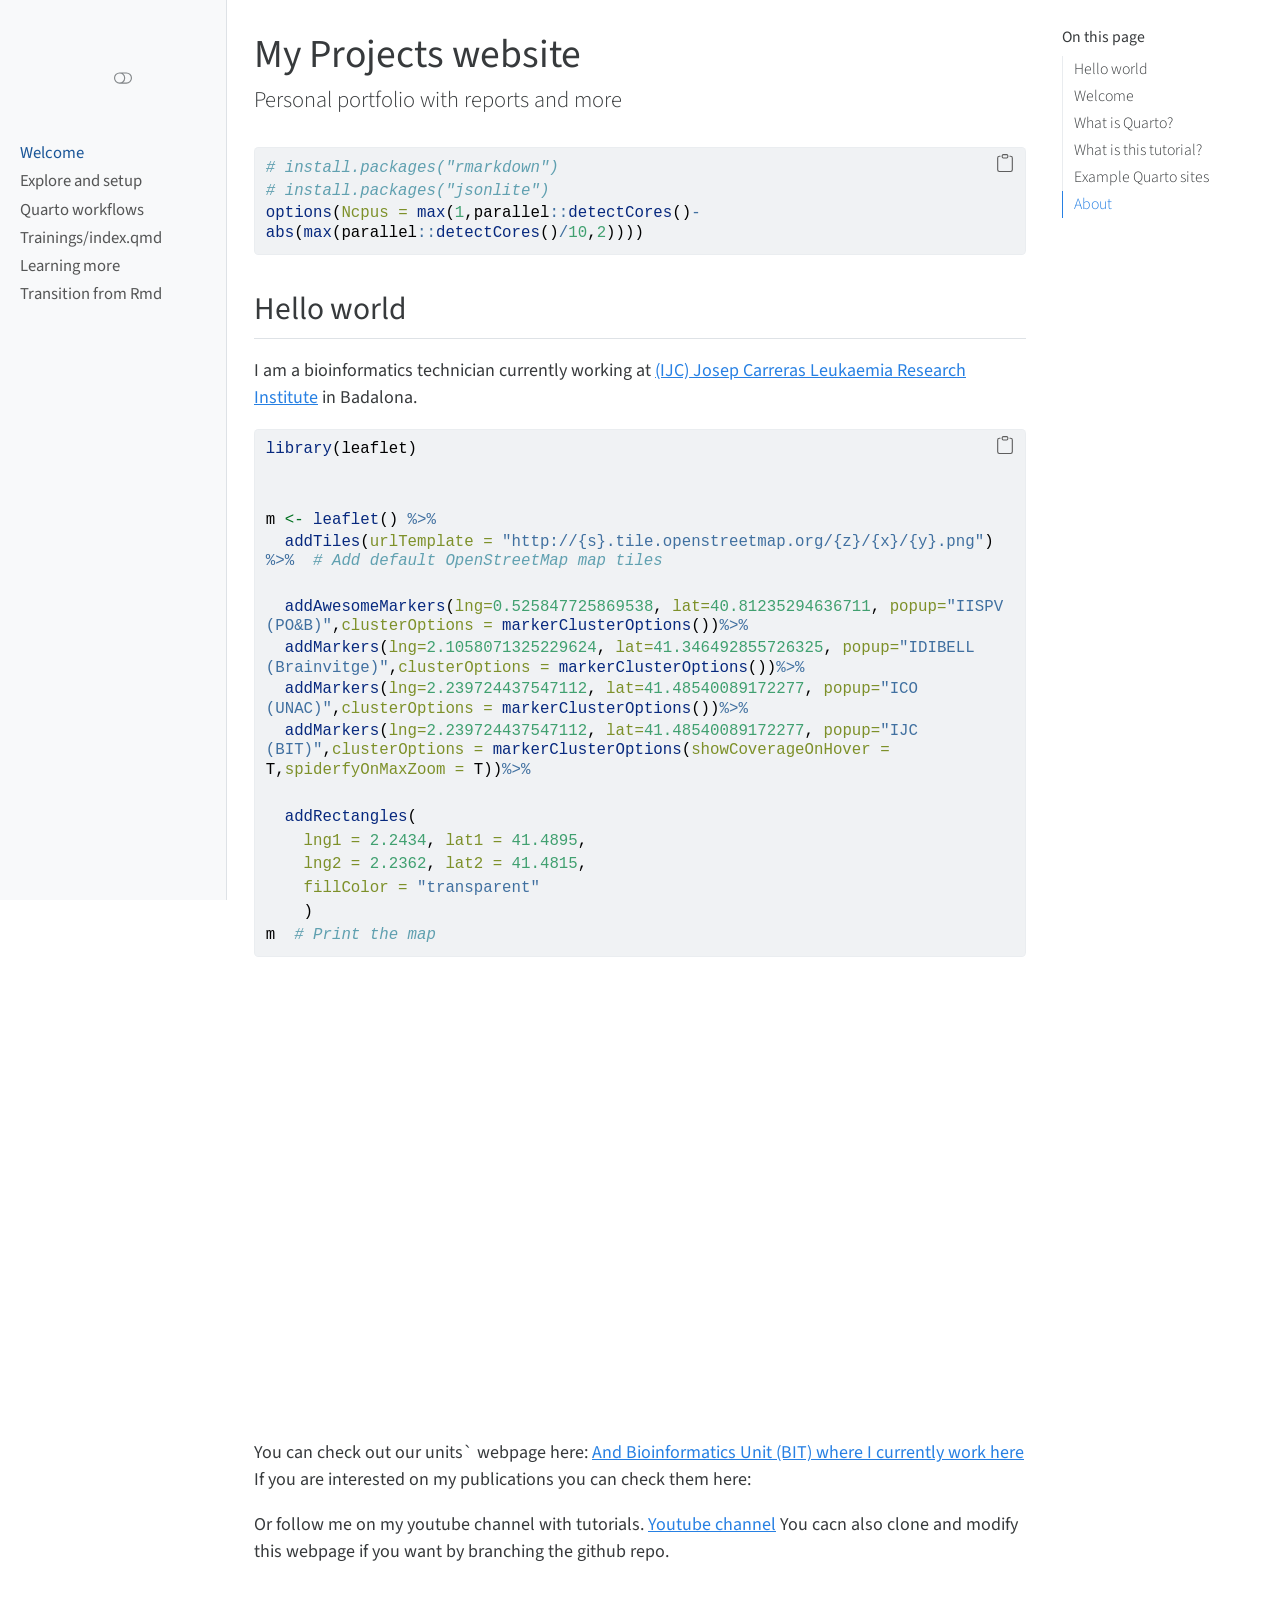
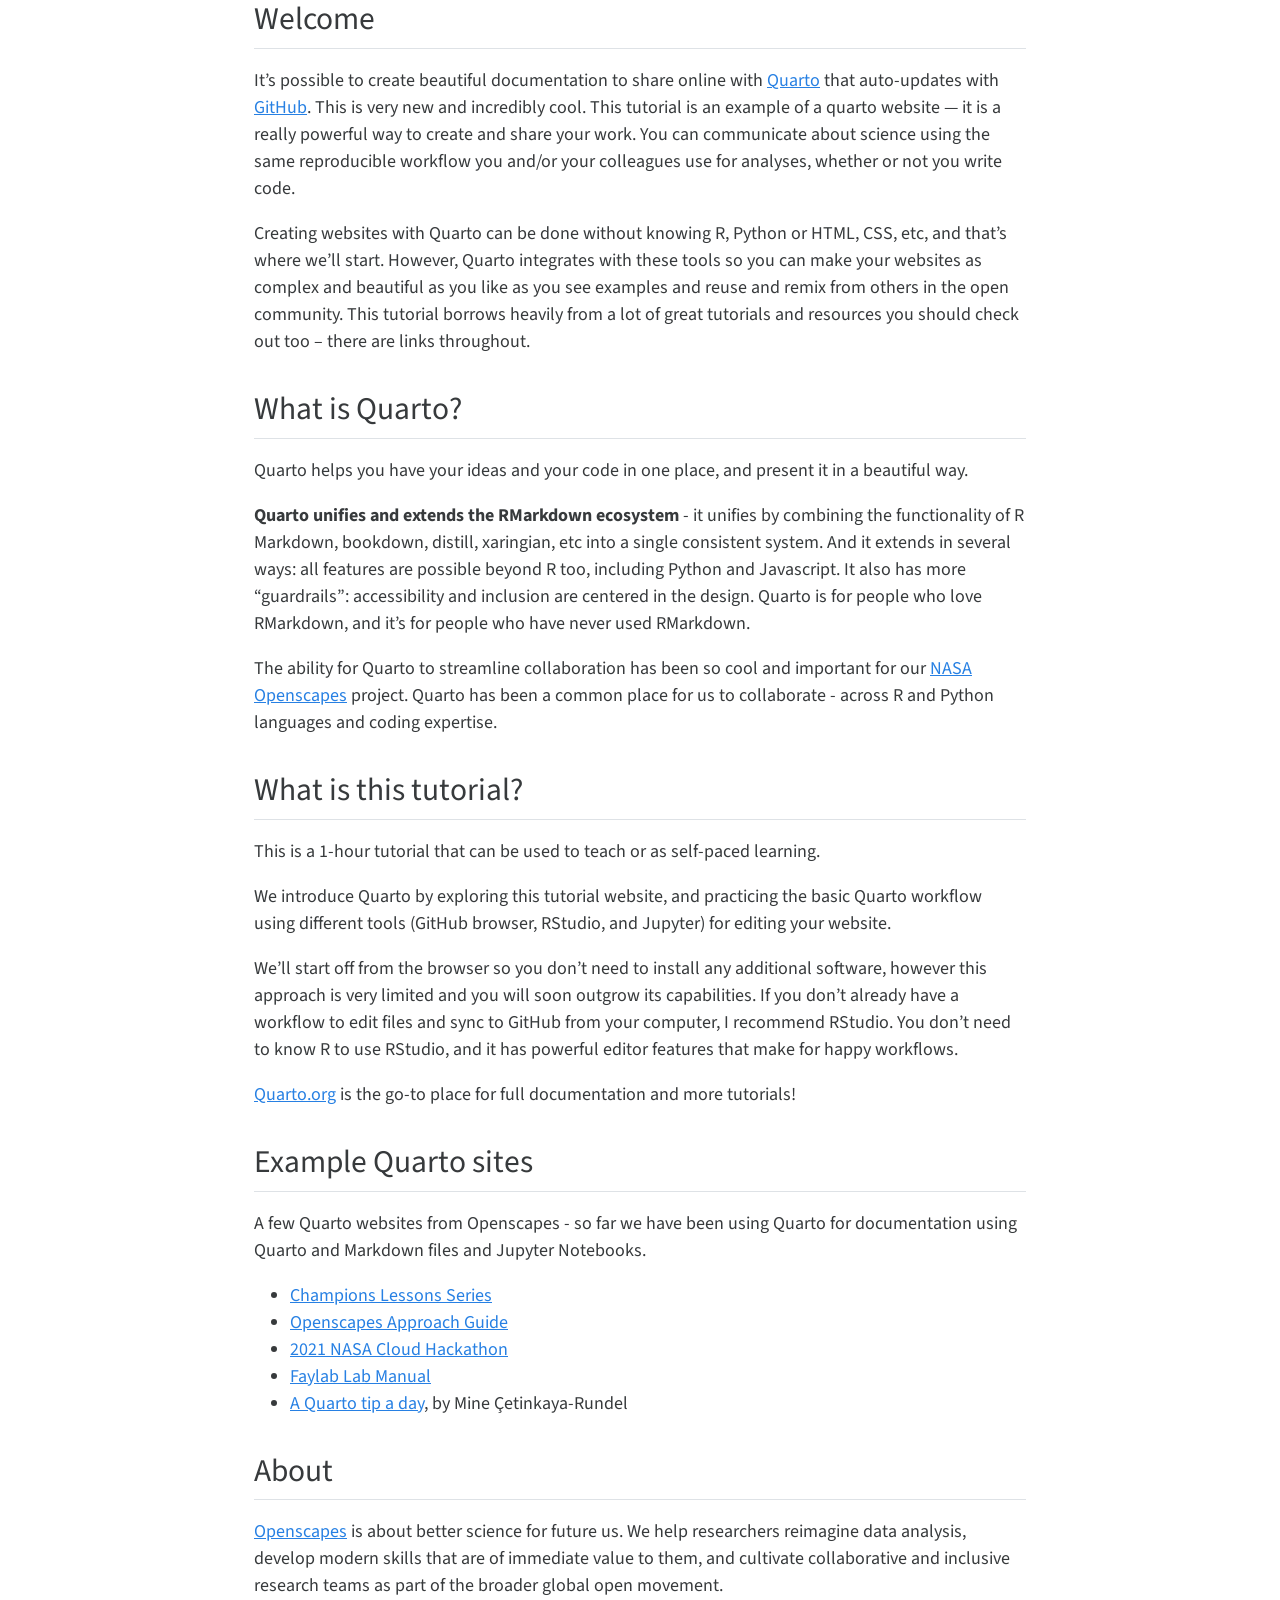
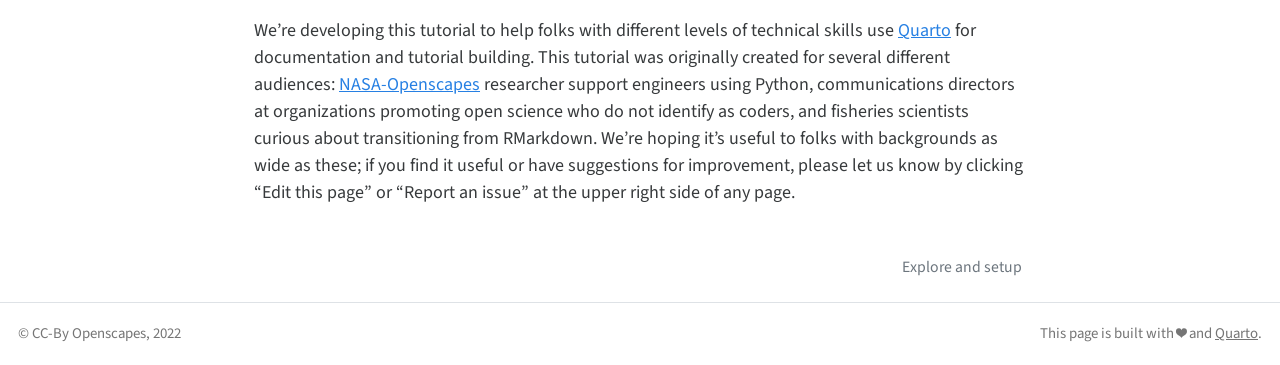
==== commit fb46db63: "Built site for gh-pages" ====
--- a/index.html
+++ b/index.html
@@ -7,7 +7,7 @@
 <meta name="viewport" content="width=device-width, initial-scale=1.0, user-scalable=yes">
 
 
-<title>Making sharable documents with Quarto - My Projects website</title>
+<title>My projects website - My Projects website</title>
 <style>
 code{white-space: pre-wrap;}
 span.smallcaps{font-variant: small-caps;}
@@ -141,6 +141,13 @@
 <script src="site_libs/Proj4Leaflet-1.0.1/proj4leaflet.js"></script>
 <link href="site_libs/rstudio_leaflet-1.3.1/rstudio_leaflet.css" rel="stylesheet">
 <script src="site_libs/leaflet-binding-2.1.1/leaflet.js"></script>
+<link href="site_libs/leaflet-awesomemarkers-2.0.3/leaflet.awesome-markers.css" rel="stylesheet">
+<script src="site_libs/leaflet-awesomemarkers-2.0.3/leaflet.awesome-markers.min.js"></script>
+<link href="site_libs/leaflet-markercluster-1.0.5/MarkerCluster.css" rel="stylesheet">
+<link href="site_libs/leaflet-markercluster-1.0.5/MarkerCluster.Default.css" rel="stylesheet">
+<script src="site_libs/leaflet-markercluster-1.0.5/leaflet.markercluster.js"></script>
+<script src="site_libs/leaflet-markercluster-1.0.5/leaflet.markercluster.freezable.js"></script>
+<script src="site_libs/leaflet-markercluster-1.0.5/leaflet.markercluster.layersupport.js"></script>
 
 
 </head>
@@ -290,23 +297,28 @@
 </div>
 <section id="hello-world" class="level2">
 <h2 class="anchored" data-anchor-id="hello-world">Hello world</h2>
-<p>I am a bioinformatics technician currently working at <a href="(https://www.carrerasresearch.org/es/)">(IJC) Josep Carreras Leukaemia Research Institute</a> in Badalona.</p>
+<p>I am a bioinformatics technician currently working at <a href="https://www.carrerasresearch.org/es/">(IJC) Josep Carreras Leukaemia Research Institute</a> in Badalona.</p>
 <div class="cell">
 <div class="sourceCode cell-code" id="cb2"><pre class="sourceCode r code-with-copy"><code class="sourceCode r"><span id="cb2-1"><a href="#cb2-1" aria-hidden="true" tabindex="-1"></a><span class="fu">library</span>(leaflet)</span>
 <span id="cb2-2"><a href="#cb2-2" aria-hidden="true" tabindex="-1"></a></span>
 <span id="cb2-3"><a href="#cb2-3" aria-hidden="true" tabindex="-1"></a></span>
 <span id="cb2-4"><a href="#cb2-4" aria-hidden="true" tabindex="-1"></a>m <span class="ot">&lt;-</span> <span class="fu">leaflet</span>() <span class="sc">%&gt;%</span></span>
-<span id="cb2-5"><a href="#cb2-5" aria-hidden="true" tabindex="-1"></a>  <span class="fu">addTiles</span>() <span class="sc">%&gt;%</span>  <span class="co"># Add default OpenStreetMap map tiles</span></span>
-<span id="cb2-6"><a href="#cb2-6" aria-hidden="true" tabindex="-1"></a>  <span class="fu">addMarkers</span>(<span class="at">lng=</span><span class="fl">2.239724437547112</span>, <span class="at">lat=</span><span class="fl">41.48540089172277</span>, <span class="at">popup=</span><span class="st">"IJC BIT Headquarters"</span>)<span class="sc">%&gt;%</span></span>
-<span id="cb2-7"><a href="#cb2-7" aria-hidden="true" tabindex="-1"></a>  <span class="fu">addRectangles</span>(</span>
-<span id="cb2-8"><a href="#cb2-8" aria-hidden="true" tabindex="-1"></a>    <span class="at">lng1 =</span> <span class="fl">2.2404</span>, <span class="at">lat1 =</span> <span class="fl">41.4860</span>,</span>
-<span id="cb2-9"><a href="#cb2-9" aria-hidden="true" tabindex="-1"></a>    <span class="at">lng2 =</span> <span class="fl">2.2392</span>, <span class="at">lat2 =</span> <span class="fl">41.4850</span>,</span>
-<span id="cb2-10"><a href="#cb2-10" aria-hidden="true" tabindex="-1"></a>    <span class="at">fillColor =</span> <span class="st">"transparent"</span></span>
-<span id="cb2-11"><a href="#cb2-11" aria-hidden="true" tabindex="-1"></a>    )</span>
-<span id="cb2-12"><a href="#cb2-12" aria-hidden="true" tabindex="-1"></a>m  <span class="co"># Print the map</span></span></code><button title="Copy to Clipboard" class="code-copy-button"><i class="bi"></i></button></pre></div>
+<span id="cb2-5"><a href="#cb2-5" aria-hidden="true" tabindex="-1"></a>  <span class="fu">addTiles</span>(<span class="at">urlTemplate =</span> <span class="st">"http://{s}.tile.openstreetmap.org/{z}/{x}/{y}.png"</span>) <span class="sc">%&gt;%</span>  <span class="co"># Add default OpenStreetMap map tiles</span></span>
+<span id="cb2-6"><a href="#cb2-6" aria-hidden="true" tabindex="-1"></a></span>
+<span id="cb2-7"><a href="#cb2-7" aria-hidden="true" tabindex="-1"></a>  <span class="fu">addAwesomeMarkers</span>(<span class="at">lng=</span><span class="fl">0.525847725869538</span>, <span class="at">lat=</span><span class="fl">40.81235294636711</span>, <span class="at">popup=</span><span class="st">"IISPV (PO&amp;B)"</span>,<span class="at">clusterOptions =</span> <span class="fu">markerClusterOptions</span>())<span class="sc">%&gt;%</span></span>
+<span id="cb2-8"><a href="#cb2-8" aria-hidden="true" tabindex="-1"></a>  <span class="fu">addMarkers</span>(<span class="at">lng=</span><span class="fl">2.1058071325229624</span>, <span class="at">lat=</span><span class="fl">41.346492855726325</span>, <span class="at">popup=</span><span class="st">"IDIBELL (Brainvitge)"</span>,<span class="at">clusterOptions =</span> <span class="fu">markerClusterOptions</span>())<span class="sc">%&gt;%</span></span>
+<span id="cb2-9"><a href="#cb2-9" aria-hidden="true" tabindex="-1"></a>  <span class="fu">addMarkers</span>(<span class="at">lng=</span><span class="fl">2.239724437547112</span>, <span class="at">lat=</span><span class="fl">41.48540089172277</span>, <span class="at">popup=</span><span class="st">"ICO (UNAC)"</span>,<span class="at">clusterOptions =</span> <span class="fu">markerClusterOptions</span>())<span class="sc">%&gt;%</span></span>
+<span id="cb2-10"><a href="#cb2-10" aria-hidden="true" tabindex="-1"></a>  <span class="fu">addMarkers</span>(<span class="at">lng=</span><span class="fl">2.239724437547112</span>, <span class="at">lat=</span><span class="fl">41.48540089172277</span>, <span class="at">popup=</span><span class="st">"IJC (BIT)"</span>,<span class="at">clusterOptions =</span> <span class="fu">markerClusterOptions</span>(<span class="at">showCoverageOnHover =</span> T,<span class="at">spiderfyOnMaxZoom =</span> T))<span class="sc">%&gt;%</span></span>
+<span id="cb2-11"><a href="#cb2-11" aria-hidden="true" tabindex="-1"></a>  </span>
+<span id="cb2-12"><a href="#cb2-12" aria-hidden="true" tabindex="-1"></a>  <span class="fu">addRectangles</span>(</span>
+<span id="cb2-13"><a href="#cb2-13" aria-hidden="true" tabindex="-1"></a>    <span class="at">lng1 =</span> <span class="fl">2.2434</span>, <span class="at">lat1 =</span> <span class="fl">41.4895</span>,</span>
+<span id="cb2-14"><a href="#cb2-14" aria-hidden="true" tabindex="-1"></a>    <span class="at">lng2 =</span> <span class="fl">2.2362</span>, <span class="at">lat2 =</span> <span class="fl">41.4815</span>,</span>
+<span id="cb2-15"><a href="#cb2-15" aria-hidden="true" tabindex="-1"></a>    <span class="at">fillColor =</span> <span class="st">"transparent"</span></span>
+<span id="cb2-16"><a href="#cb2-16" aria-hidden="true" tabindex="-1"></a>    )</span>
+<span id="cb2-17"><a href="#cb2-17" aria-hidden="true" tabindex="-1"></a>m  <span class="co"># Print the map</span></span></code><button title="Copy to Clipboard" class="code-copy-button"><i class="bi"></i></button></pre></div>
 <div class="cell-output-display">
-<div id="htmlwidget-8547499ed013d79caa91" style="width:100%;height:464px;" class="leaflet html-widget"></div>
-<script type="application/json" data-for="htmlwidget-8547499ed013d79caa91">{"x":{"options":{"crs":{"crsClass":"L.CRS.EPSG3857","code":null,"proj4def":null,"projectedBounds":null,"options":{}}},"calls":[{"method":"addTiles","args":["https://{s}.tile.openstreetmap.org/{z}/{x}/{y}.png",null,null,{"minZoom":0,"maxZoom":18,"tileSize":256,"subdomains":"abc","errorTileUrl":"","tms":false,"noWrap":false,"zoomOffset":0,"zoomReverse":false,"opacity":1,"zIndex":1,"detectRetina":false,"attribution":"&copy; <a href=\"https://openstreetmap.org\">OpenStreetMap<\/a> contributors, <a href=\"https://creativecommons.org/licenses/by-sa/2.0/\">CC-BY-SA<\/a>"}]},{"method":"addMarkers","args":[41.4854008917228,2.23972443754711,null,null,null,{"interactive":true,"draggable":false,"keyboard":true,"title":"","alt":"","zIndexOffset":0,"opacity":1,"riseOnHover":false,"riseOffset":250},"IJC BIT Headquarters",null,null,null,null,{"interactive":false,"permanent":false,"direction":"auto","opacity":1,"offset":[0,0],"textsize":"10px","textOnly":false,"className":"","sticky":true},null]},{"method":"addRectangles","args":[41.486,2.2404,41.485,2.2392,null,null,{"interactive":true,"className":"","stroke":true,"color":"#03F","weight":5,"opacity":0.5,"fill":true,"fillColor":"transparent","fillOpacity":0.2,"smoothFactor":1,"noClip":false},null,null,null,{"interactive":false,"permanent":false,"direction":"auto","opacity":1,"offset":[0,0],"textsize":"10px","textOnly":false,"className":"","sticky":true},null]}],"limits":{"lat":[41.485,41.486],"lng":[2.2392,2.2404]}},"evals":[],"jsHooks":[]}</script>
+<div id="htmlwidget-ddbe41881623c1a43e89" style="width:100%;height:464px;" class="leaflet html-widget"></div>
+<script type="application/json" data-for="htmlwidget-ddbe41881623c1a43e89">{"x":{"options":{"crs":{"crsClass":"L.CRS.EPSG3857","code":null,"proj4def":null,"projectedBounds":null,"options":{}}},"calls":[{"method":"addTiles","args":["http://{s}.tile.openstreetmap.org/{z}/{x}/{y}.png",null,null,{"minZoom":0,"maxZoom":18,"tileSize":256,"subdomains":"abc","errorTileUrl":"","tms":false,"noWrap":false,"zoomOffset":0,"zoomReverse":false,"opacity":1,"zIndex":1,"detectRetina":false}]},{"method":"addAwesomeMarkers","args":[40.8123529463671,0.525847725869538,null,null,null,{"interactive":true,"draggable":false,"keyboard":true,"title":"","alt":"","zIndexOffset":0,"opacity":1,"riseOnHover":false,"riseOffset":250},"IISPV (PO&B)",null,{"showCoverageOnHover":true,"zoomToBoundsOnClick":true,"spiderfyOnMaxZoom":true,"removeOutsideVisibleBounds":true,"spiderLegPolylineOptions":{"weight":1.5,"color":"#222","opacity":0.5},"freezeAtZoom":false},null,null,{"interactive":false,"permanent":false,"direction":"auto","opacity":1,"offset":[0,0],"textsize":"10px","textOnly":false,"className":"","sticky":true},null]},{"method":"addMarkers","args":[41.3464928557263,2.10580713252296,null,null,null,{"interactive":true,"draggable":false,"keyboard":true,"title":"","alt":"","zIndexOffset":0,"opacity":1,"riseOnHover":false,"riseOffset":250},"IDIBELL (Brainvitge)",null,{"showCoverageOnHover":true,"zoomToBoundsOnClick":true,"spiderfyOnMaxZoom":true,"removeOutsideVisibleBounds":true,"spiderLegPolylineOptions":{"weight":1.5,"color":"#222","opacity":0.5},"freezeAtZoom":false},null,null,{"interactive":false,"permanent":false,"direction":"auto","opacity":1,"offset":[0,0],"textsize":"10px","textOnly":false,"className":"","sticky":true},null]},{"method":"addMarkers","args":[41.4854008917228,2.23972443754711,null,null,null,{"interactive":true,"draggable":false,"keyboard":true,"title":"","alt":"","zIndexOffset":0,"opacity":1,"riseOnHover":false,"riseOffset":250},"ICO (UNAC)",null,{"showCoverageOnHover":true,"zoomToBoundsOnClick":true,"spiderfyOnMaxZoom":true,"removeOutsideVisibleBounds":true,"spiderLegPolylineOptions":{"weight":1.5,"color":"#222","opacity":0.5},"freezeAtZoom":false},null,null,{"interactive":false,"permanent":false,"direction":"auto","opacity":1,"offset":[0,0],"textsize":"10px","textOnly":false,"className":"","sticky":true},null]},{"method":"addMarkers","args":[41.4854008917228,2.23972443754711,null,null,null,{"interactive":true,"draggable":false,"keyboard":true,"title":"","alt":"","zIndexOffset":0,"opacity":1,"riseOnHover":false,"riseOffset":250},"IJC (BIT)",null,{"showCoverageOnHover":true,"zoomToBoundsOnClick":true,"spiderfyOnMaxZoom":true,"removeOutsideVisibleBounds":true,"spiderLegPolylineOptions":{"weight":1.5,"color":"#222","opacity":0.5},"freezeAtZoom":false},null,null,{"interactive":false,"permanent":false,"direction":"auto","opacity":1,"offset":[0,0],"textsize":"10px","textOnly":false,"className":"","sticky":true},null]},{"method":"addRectangles","args":[41.4895,2.2434,41.4815,2.2362,null,null,{"interactive":true,"className":"","stroke":true,"color":"#03F","weight":5,"opacity":0.5,"fill":true,"fillColor":"transparent","fillOpacity":0.2,"smoothFactor":1,"noClip":false},null,null,null,{"interactive":false,"permanent":false,"direction":"auto","opacity":1,"offset":[0,0],"textsize":"10px","textOnly":false,"className":"","sticky":true},null]}],"limits":{"lat":[40.8123529463671,41.4895],"lng":[0.525847725869538,2.2434]}},"evals":[],"jsHooks":[]}</script>
 </div>
 </div>
 <p>You can check out our units` webpage here: <a href="https://www.carrerasresearch.org/es/unidad-de-bioinform%C3%A1tica_130420">And Bioinformatics Unit (BIT) where I currently work here</a> If you are interested on my publications you can check them here:</p>
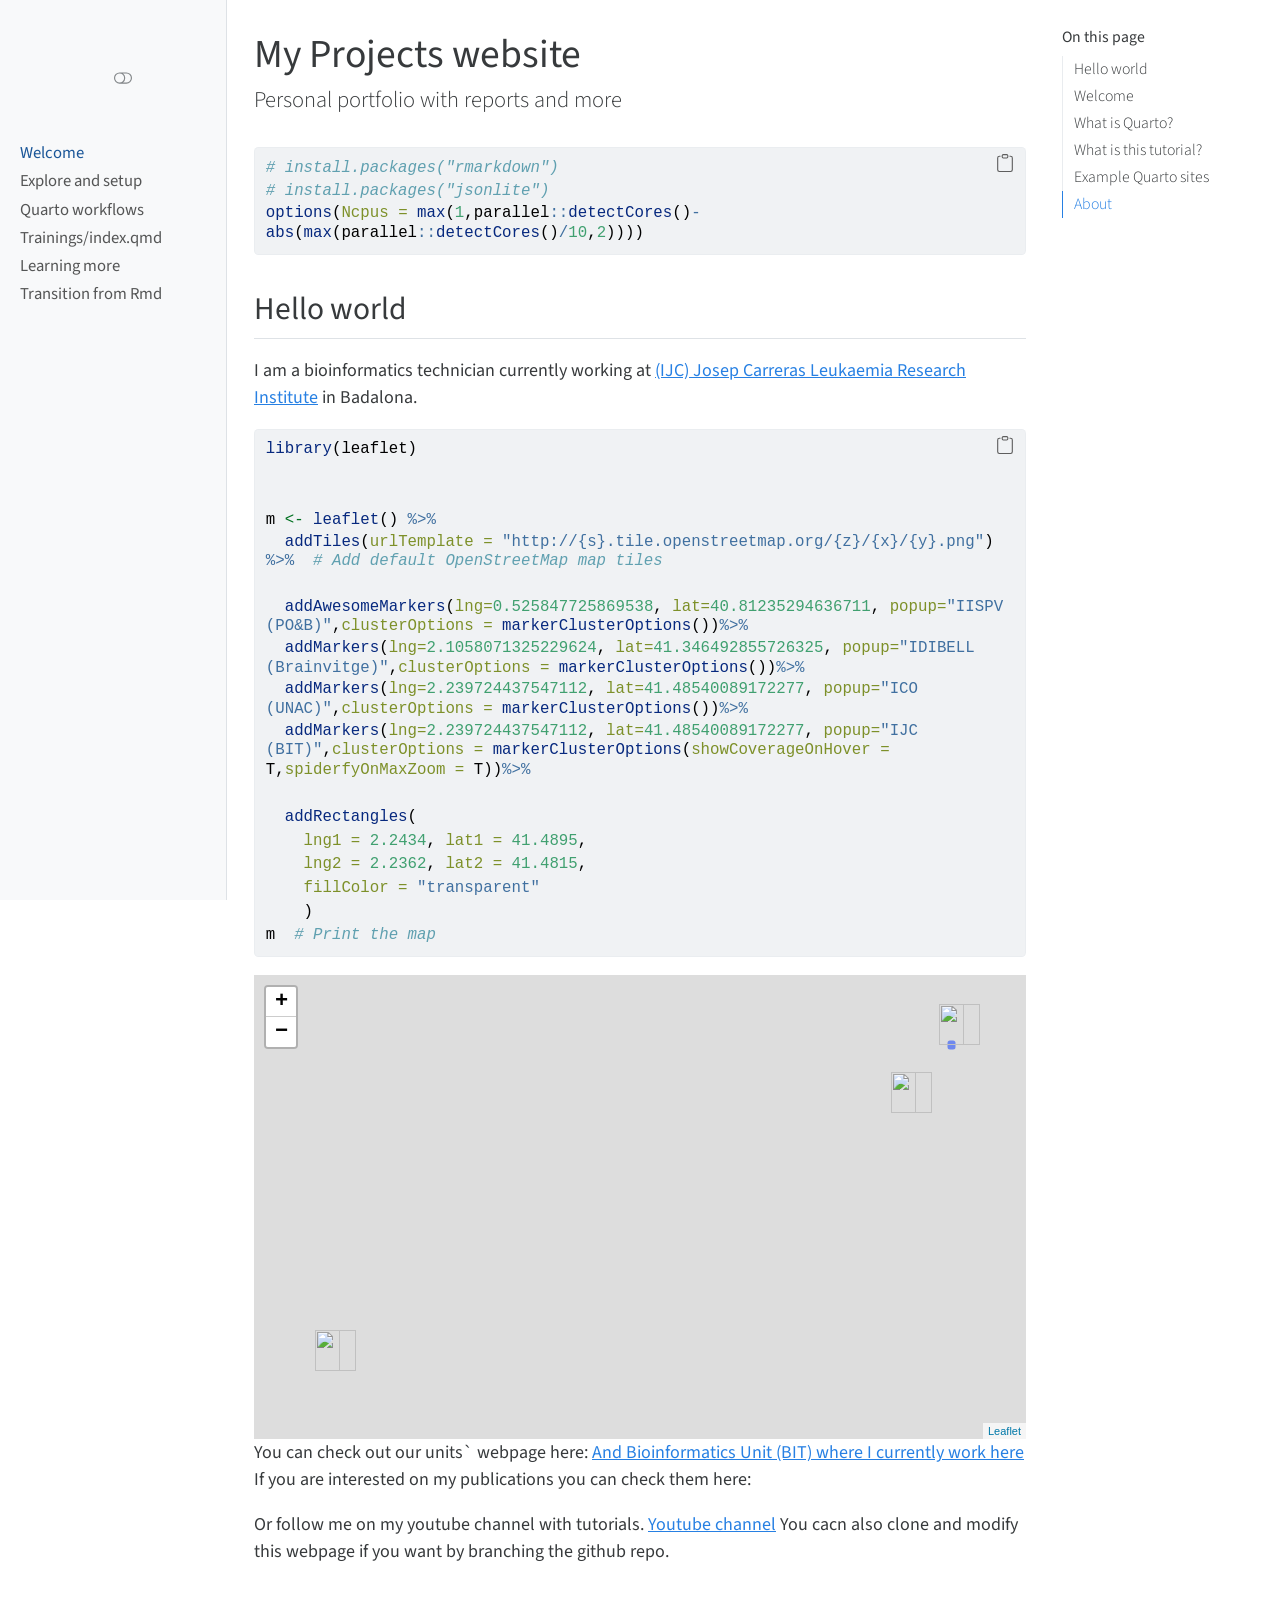
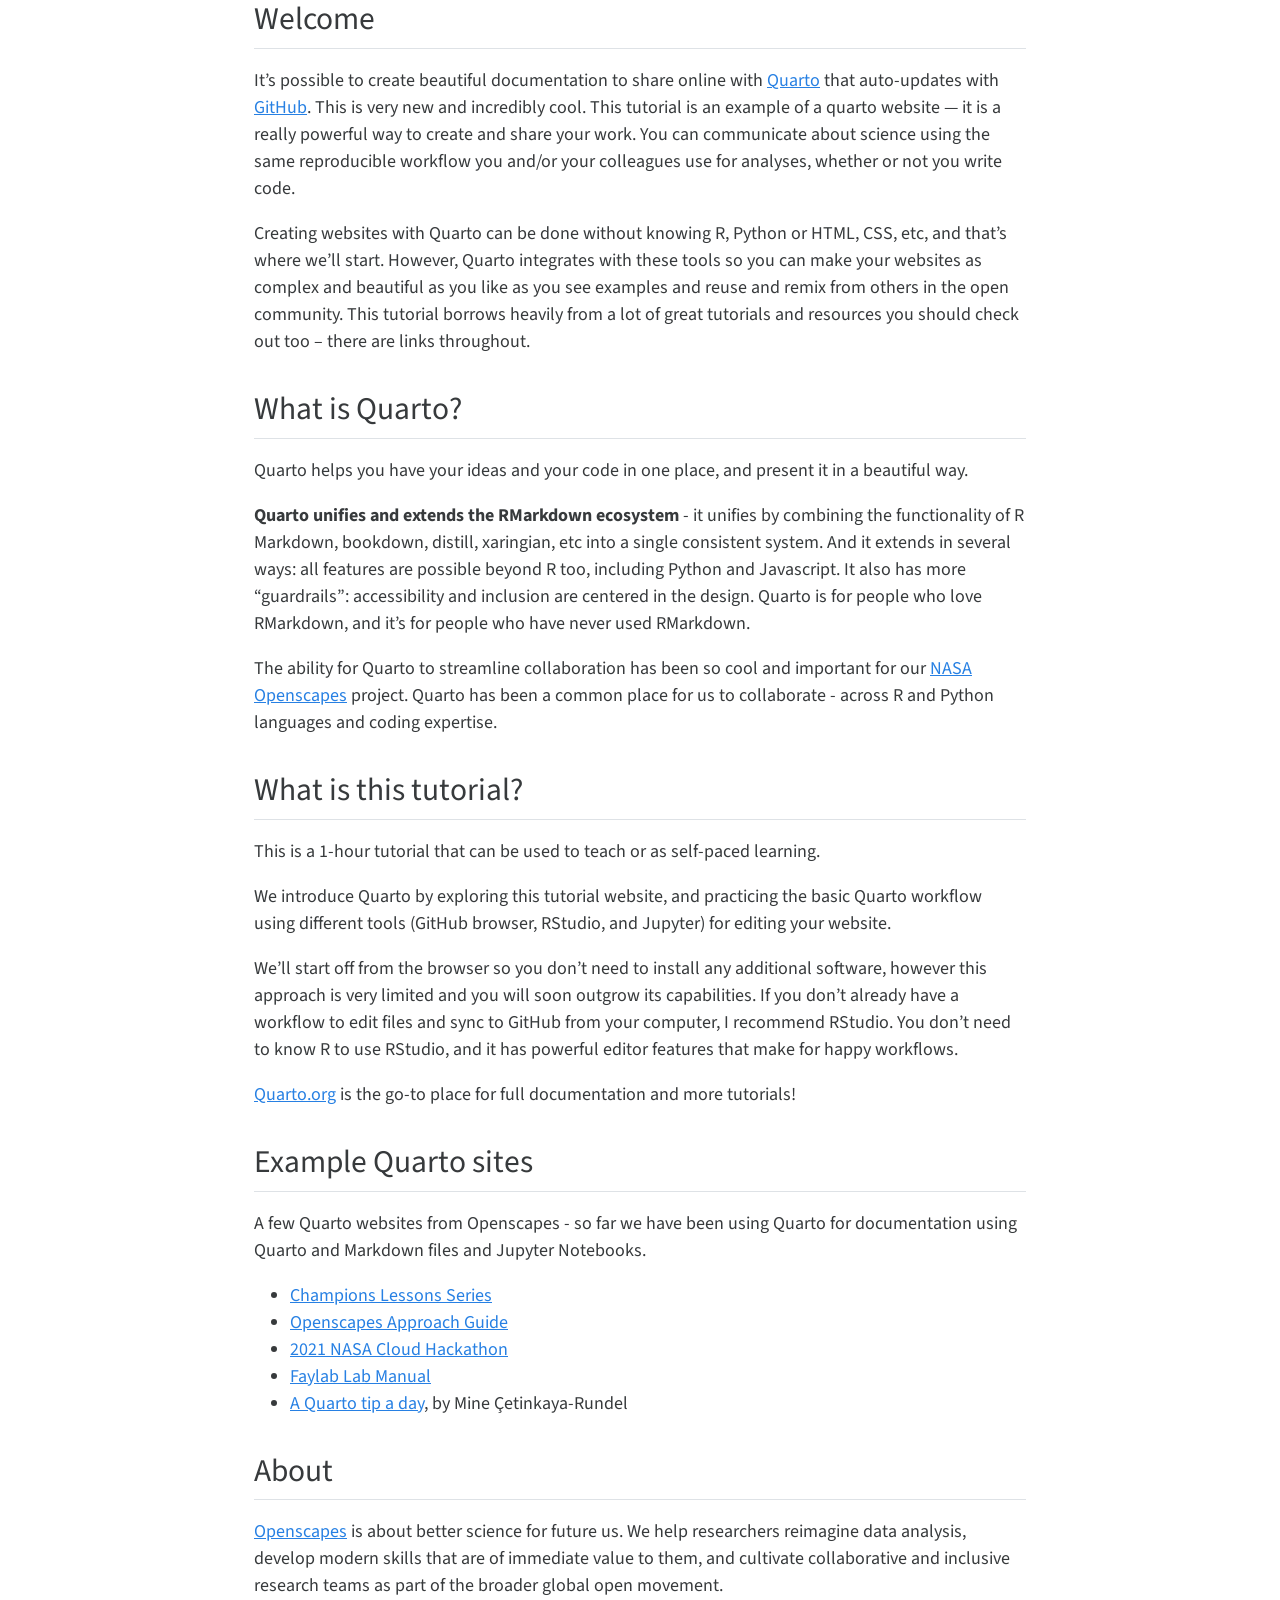
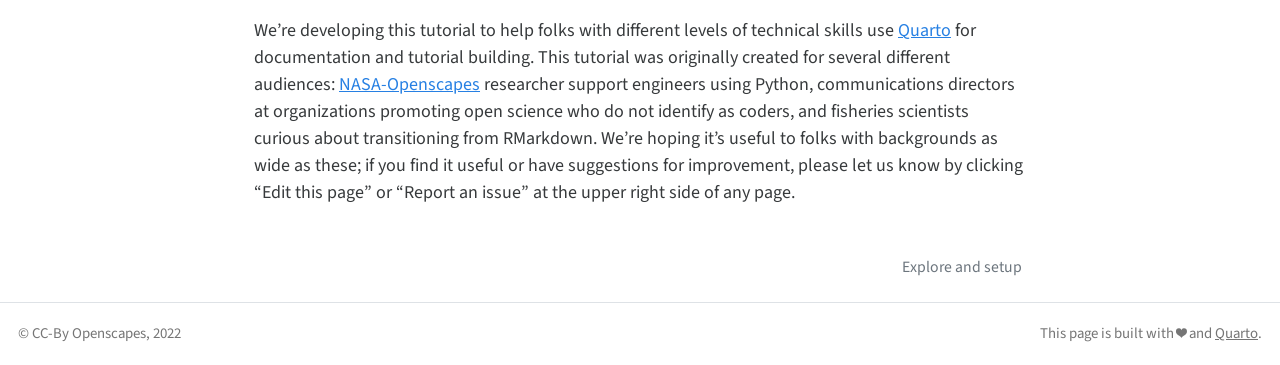
==== commit 7e1fd265: "Built site for gh-pages" ====
--- a/index.html
+++ b/index.html
@@ -317,8 +317,8 @@
 <span id="cb2-16"><a href="#cb2-16" aria-hidden="true" tabindex="-1"></a>    )</span>
 <span id="cb2-17"><a href="#cb2-17" aria-hidden="true" tabindex="-1"></a>m  <span class="co"># Print the map</span></span></code><button title="Copy to Clipboard" class="code-copy-button"><i class="bi"></i></button></pre></div>
 <div class="cell-output-display">
-<div id="htmlwidget-ddbe41881623c1a43e89" style="width:100%;height:464px;" class="leaflet html-widget"></div>
-<script type="application/json" data-for="htmlwidget-ddbe41881623c1a43e89">{"x":{"options":{"crs":{"crsClass":"L.CRS.EPSG3857","code":null,"proj4def":null,"projectedBounds":null,"options":{}}},"calls":[{"method":"addTiles","args":["http://{s}.tile.openstreetmap.org/{z}/{x}/{y}.png",null,null,{"minZoom":0,"maxZoom":18,"tileSize":256,"subdomains":"abc","errorTileUrl":"","tms":false,"noWrap":false,"zoomOffset":0,"zoomReverse":false,"opacity":1,"zIndex":1,"detectRetina":false}]},{"method":"addAwesomeMarkers","args":[40.8123529463671,0.525847725869538,null,null,null,{"interactive":true,"draggable":false,"keyboard":true,"title":"","alt":"","zIndexOffset":0,"opacity":1,"riseOnHover":false,"riseOffset":250},"IISPV (PO&B)",null,{"showCoverageOnHover":true,"zoomToBoundsOnClick":true,"spiderfyOnMaxZoom":true,"removeOutsideVisibleBounds":true,"spiderLegPolylineOptions":{"weight":1.5,"color":"#222","opacity":0.5},"freezeAtZoom":false},null,null,{"interactive":false,"permanent":false,"direction":"auto","opacity":1,"offset":[0,0],"textsize":"10px","textOnly":false,"className":"","sticky":true},null]},{"method":"addMarkers","args":[41.3464928557263,2.10580713252296,null,null,null,{"interactive":true,"draggable":false,"keyboard":true,"title":"","alt":"","zIndexOffset":0,"opacity":1,"riseOnHover":false,"riseOffset":250},"IDIBELL (Brainvitge)",null,{"showCoverageOnHover":true,"zoomToBoundsOnClick":true,"spiderfyOnMaxZoom":true,"removeOutsideVisibleBounds":true,"spiderLegPolylineOptions":{"weight":1.5,"color":"#222","opacity":0.5},"freezeAtZoom":false},null,null,{"interactive":false,"permanent":false,"direction":"auto","opacity":1,"offset":[0,0],"textsize":"10px","textOnly":false,"className":"","sticky":true},null]},{"method":"addMarkers","args":[41.4854008917228,2.23972443754711,null,null,null,{"interactive":true,"draggable":false,"keyboard":true,"title":"","alt":"","zIndexOffset":0,"opacity":1,"riseOnHover":false,"riseOffset":250},"ICO (UNAC)",null,{"showCoverageOnHover":true,"zoomToBoundsOnClick":true,"spiderfyOnMaxZoom":true,"removeOutsideVisibleBounds":true,"spiderLegPolylineOptions":{"weight":1.5,"color":"#222","opacity":0.5},"freezeAtZoom":false},null,null,{"interactive":false,"permanent":false,"direction":"auto","opacity":1,"offset":[0,0],"textsize":"10px","textOnly":false,"className":"","sticky":true},null]},{"method":"addMarkers","args":[41.4854008917228,2.23972443754711,null,null,null,{"interactive":true,"draggable":false,"keyboard":true,"title":"","alt":"","zIndexOffset":0,"opacity":1,"riseOnHover":false,"riseOffset":250},"IJC (BIT)",null,{"showCoverageOnHover":true,"zoomToBoundsOnClick":true,"spiderfyOnMaxZoom":true,"removeOutsideVisibleBounds":true,"spiderLegPolylineOptions":{"weight":1.5,"color":"#222","opacity":0.5},"freezeAtZoom":false},null,null,{"interactive":false,"permanent":false,"direction":"auto","opacity":1,"offset":[0,0],"textsize":"10px","textOnly":false,"className":"","sticky":true},null]},{"method":"addRectangles","args":[41.4895,2.2434,41.4815,2.2362,null,null,{"interactive":true,"className":"","stroke":true,"color":"#03F","weight":5,"opacity":0.5,"fill":true,"fillColor":"transparent","fillOpacity":0.2,"smoothFactor":1,"noClip":false},null,null,null,{"interactive":false,"permanent":false,"direction":"auto","opacity":1,"offset":[0,0],"textsize":"10px","textOnly":false,"className":"","sticky":true},null]}],"limits":{"lat":[40.8123529463671,41.4895],"lng":[0.525847725869538,2.2434]}},"evals":[],"jsHooks":[]}</script>
+<div id="htmlwidget-94e80c393cdaa4b3be07" style="width:100%;height:464px;" class="leaflet html-widget"></div>
+<script type="application/json" data-for="htmlwidget-94e80c393cdaa4b3be07">{"x":{"options":{"crs":{"crsClass":"L.CRS.EPSG3857","code":null,"proj4def":null,"projectedBounds":null,"options":{}}},"calls":[{"method":"addTiles","args":["http://{s}.tile.openstreetmap.org/{z}/{x}/{y}.png",null,null,{"minZoom":0,"maxZoom":18,"tileSize":256,"subdomains":"abc","errorTileUrl":"","tms":false,"noWrap":false,"zoomOffset":0,"zoomReverse":false,"opacity":1,"zIndex":1,"detectRetina":false}]},{"method":"addAwesomeMarkers","args":[40.8123529463671,0.525847725869538,null,null,null,{"interactive":true,"draggable":false,"keyboard":true,"title":"","alt":"","zIndexOffset":0,"opacity":1,"riseOnHover":false,"riseOffset":250},"IISPV (PO&B)",null,{"showCoverageOnHover":true,"zoomToBoundsOnClick":true,"spiderfyOnMaxZoom":true,"removeOutsideVisibleBounds":true,"spiderLegPolylineOptions":{"weight":1.5,"color":"#222","opacity":0.5},"freezeAtZoom":false},null,null,{"interactive":false,"permanent":false,"direction":"auto","opacity":1,"offset":[0,0],"textsize":"10px","textOnly":false,"className":"","sticky":true},null]},{"method":"addMarkers","args":[41.3464928557263,2.10580713252296,null,null,null,{"interactive":true,"draggable":false,"keyboard":true,"title":"","alt":"","zIndexOffset":0,"opacity":1,"riseOnHover":false,"riseOffset":250},"IDIBELL (Brainvitge)",null,{"showCoverageOnHover":true,"zoomToBoundsOnClick":true,"spiderfyOnMaxZoom":true,"removeOutsideVisibleBounds":true,"spiderLegPolylineOptions":{"weight":1.5,"color":"#222","opacity":0.5},"freezeAtZoom":false},null,null,{"interactive":false,"permanent":false,"direction":"auto","opacity":1,"offset":[0,0],"textsize":"10px","textOnly":false,"className":"","sticky":true},null]},{"method":"addMarkers","args":[41.4854008917228,2.23972443754711,null,null,null,{"interactive":true,"draggable":false,"keyboard":true,"title":"","alt":"","zIndexOffset":0,"opacity":1,"riseOnHover":false,"riseOffset":250},"ICO (UNAC)",null,{"showCoverageOnHover":true,"zoomToBoundsOnClick":true,"spiderfyOnMaxZoom":true,"removeOutsideVisibleBounds":true,"spiderLegPolylineOptions":{"weight":1.5,"color":"#222","opacity":0.5},"freezeAtZoom":false},null,null,{"interactive":false,"permanent":false,"direction":"auto","opacity":1,"offset":[0,0],"textsize":"10px","textOnly":false,"className":"","sticky":true},null]},{"method":"addMarkers","args":[41.4854008917228,2.23972443754711,null,null,null,{"interactive":true,"draggable":false,"keyboard":true,"title":"","alt":"","zIndexOffset":0,"opacity":1,"riseOnHover":false,"riseOffset":250},"IJC (BIT)",null,{"showCoverageOnHover":true,"zoomToBoundsOnClick":true,"spiderfyOnMaxZoom":true,"removeOutsideVisibleBounds":true,"spiderLegPolylineOptions":{"weight":1.5,"color":"#222","opacity":0.5},"freezeAtZoom":false},null,null,{"interactive":false,"permanent":false,"direction":"auto","opacity":1,"offset":[0,0],"textsize":"10px","textOnly":false,"className":"","sticky":true},null]},{"method":"addRectangles","args":[41.4895,2.2434,41.4815,2.2362,null,null,{"interactive":true,"className":"","stroke":true,"color":"#03F","weight":5,"opacity":0.5,"fill":true,"fillColor":"transparent","fillOpacity":0.2,"smoothFactor":1,"noClip":false},null,null,null,{"interactive":false,"permanent":false,"direction":"auto","opacity":1,"offset":[0,0],"textsize":"10px","textOnly":false,"className":"","sticky":true},null]}],"limits":{"lat":[40.8123529463671,41.4895],"lng":[0.525847725869538,2.2434]}},"evals":[],"jsHooks":[]}</script>
 </div>
 </div>
 <p>You can check out our units` webpage here: <a href="https://www.carrerasresearch.org/es/unidad-de-bioinform%C3%A1tica_130420">And Bioinformatics Unit (BIT) where I currently work here</a> If you are interested on my publications you can check them here:</p>
--- a/site_libs/leafletfix-1.0.0/leafletfix.css
+++ b/site_libs/leafletfix-1.0.0/leafletfix.css
@@ -0,0 +1,36 @@
+/* Work around CSS properties introduced on img by bootstrap */
+img.leaflet-tile {
+  padding: 0;
+  margin: 0;
+  border-radius: 0;
+  border: none;
+}
+.info {
+  padding: 6px 8px;
+  font: 14px/16px Arial, Helvetica, sans-serif;
+  background: white;
+  background: rgba(255,255,255,0.8);
+  box-shadow: 0 0 15px rgba(0,0,0,0.2);
+  border-radius: 5px;
+}
+.legend {
+  line-height: 18px;
+  color: #555;
+}
+.legend svg text {
+  fill: #555;
+}
+.legend svg line {
+  stroke: #555;
+}
+.legend i {
+  width: 18px;
+  height: 18px;
+  margin-right: 4px;
+  opacity: 0.7;
+  display: inline-block;
+  vertical-align: top;
+  /*For IE 7*/
+  zoom: 1;
+  *display: inline;
+}
--- a/site_libs/leaflet-markercluster-1.0.5/MarkerCluster.css
+++ b/site_libs/leaflet-markercluster-1.0.5/MarkerCluster.css
@@ -0,0 +1,14 @@
+.leaflet-cluster-anim .leaflet-marker-icon, .leaflet-cluster-anim .leaflet-marker-shadow {
+	-webkit-transition: -webkit-transform 0.3s ease-out, opacity 0.3s ease-in;
+	-moz-transition: -moz-transform 0.3s ease-out, opacity 0.3s ease-in;
+	-o-transition: -o-transform 0.3s ease-out, opacity 0.3s ease-in;
+	transition: transform 0.3s ease-out, opacity 0.3s ease-in;
+}
+
+.leaflet-cluster-spider-leg {
+	/* stroke-dashoffset (duration and function) should match with leaflet-marker-icon transform in order to track it exactly */
+	-webkit-transition: -webkit-stroke-dashoffset 0.3s ease-out, -webkit-stroke-opacity 0.3s ease-in;
+	-moz-transition: -moz-stroke-dashoffset 0.3s ease-out, -moz-stroke-opacity 0.3s ease-in;
+	-o-transition: -o-stroke-dashoffset 0.3s ease-out, -o-stroke-opacity 0.3s ease-in;
+	transition: stroke-dashoffset 0.3s ease-out, stroke-opacity 0.3s ease-in;
+}
--- a/site_libs/leaflet-markercluster-1.0.5/MarkerCluster.Default.css
+++ b/site_libs/leaflet-markercluster-1.0.5/MarkerCluster.Default.css
@@ -0,0 +1,60 @@
+.marker-cluster-small {
+	background-color: rgba(181, 226, 140, 0.6);
+	}
+.marker-cluster-small div {
+	background-color: rgba(110, 204, 57, 0.6);
+	}
+
+.marker-cluster-medium {
+	background-color: rgba(241, 211, 87, 0.6);
+	}
+.marker-cluster-medium div {
+	background-color: rgba(240, 194, 12, 0.6);
+	}
+
+.marker-cluster-large {
+	background-color: rgba(253, 156, 115, 0.6);
+	}
+.marker-cluster-large div {
+	background-color: rgba(241, 128, 23, 0.6);
+	}
+
+	/* IE 6-8 fallback colors */
+.leaflet-oldie .marker-cluster-small {
+	background-color: rgb(181, 226, 140);
+	}
+.leaflet-oldie .marker-cluster-small div {
+	background-color: rgb(110, 204, 57);
+	}
+
+.leaflet-oldie .marker-cluster-medium {
+	background-color: rgb(241, 211, 87);
+	}
+.leaflet-oldie .marker-cluster-medium div {
+	background-color: rgb(240, 194, 12);
+	}
+
+.leaflet-oldie .marker-cluster-large {
+	background-color: rgb(253, 156, 115);
+	}
+.leaflet-oldie .marker-cluster-large div {
+	background-color: rgb(241, 128, 23);
+}
+
+.marker-cluster {
+	background-clip: padding-box;
+	border-radius: 20px;
+	}
+.marker-cluster div {
+	width: 30px;
+	height: 30px;
+	margin-left: 5px;
+	margin-top: 5px;
+
+	text-align: center;
+	border-radius: 15px;
+	font: 12px "Helvetica Neue", Arial, Helvetica, sans-serif;
+	}
+.marker-cluster span {
+	line-height: 30px;
+	}
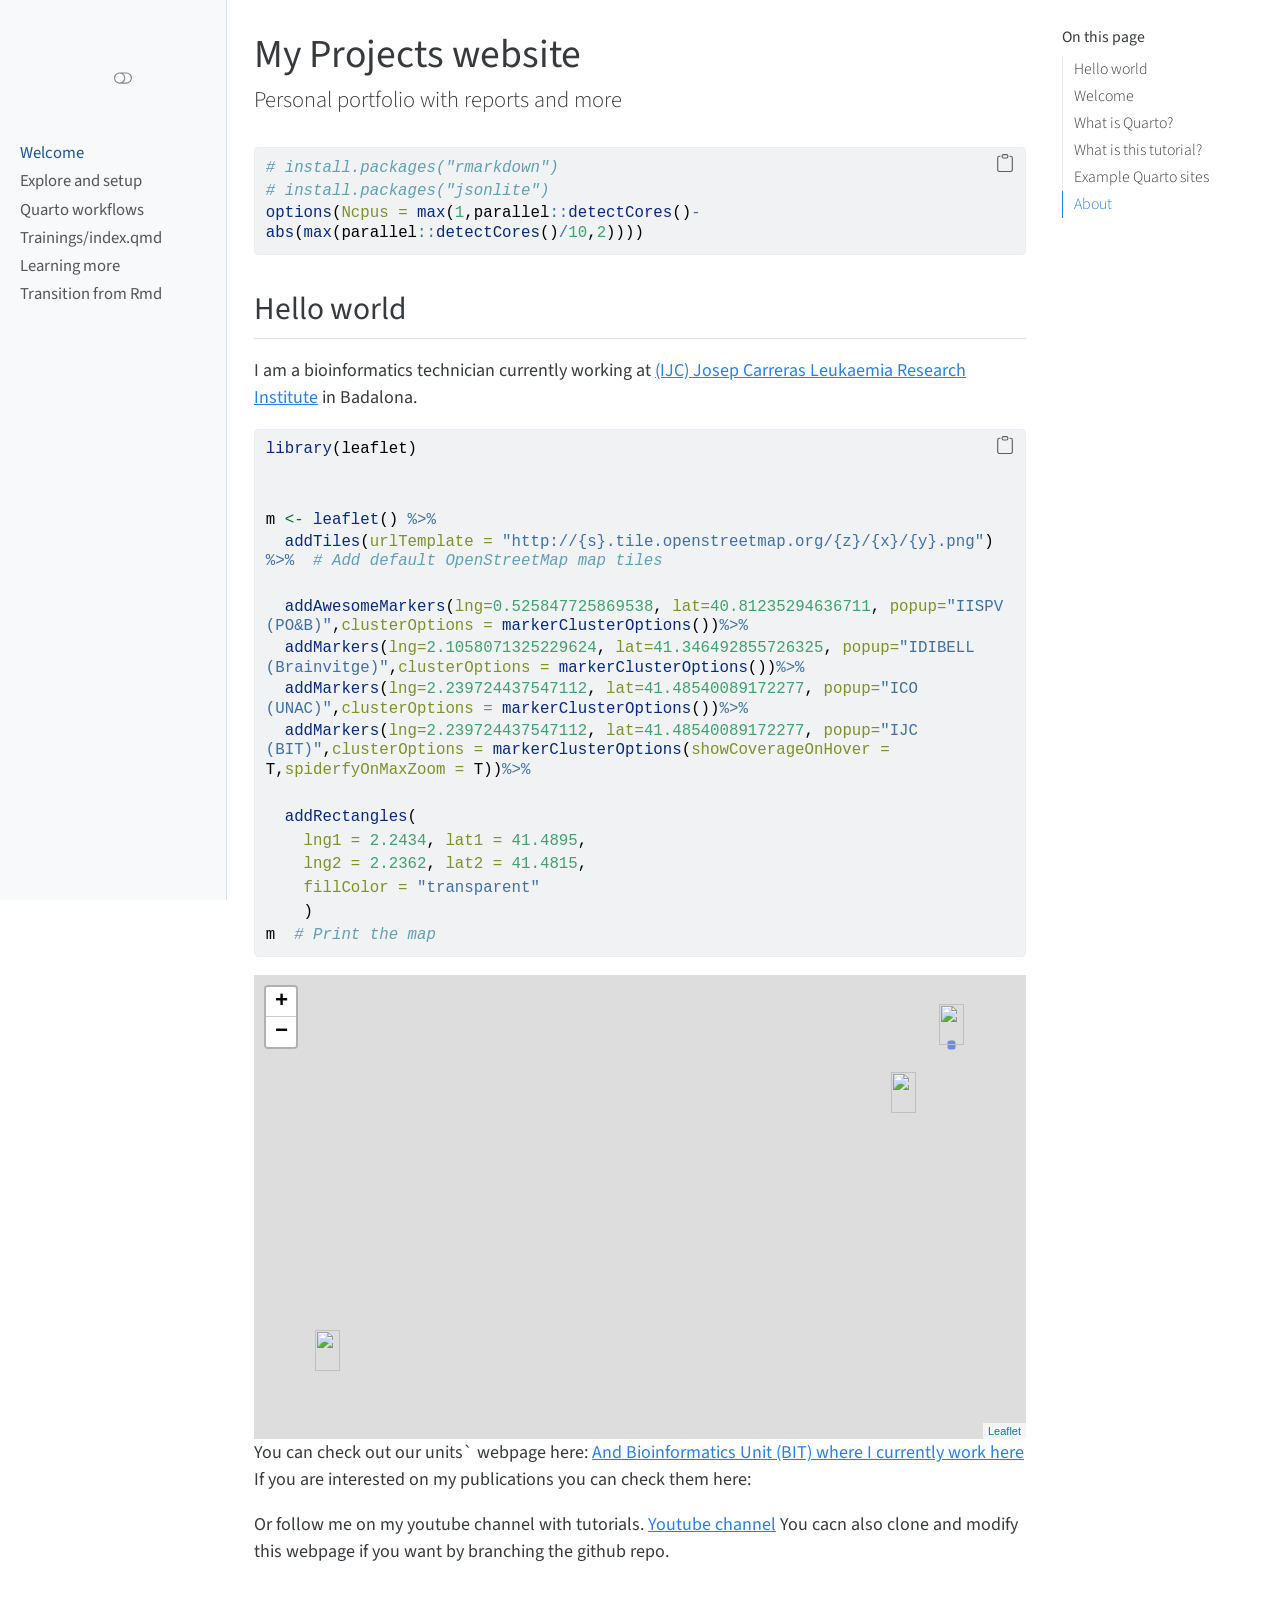
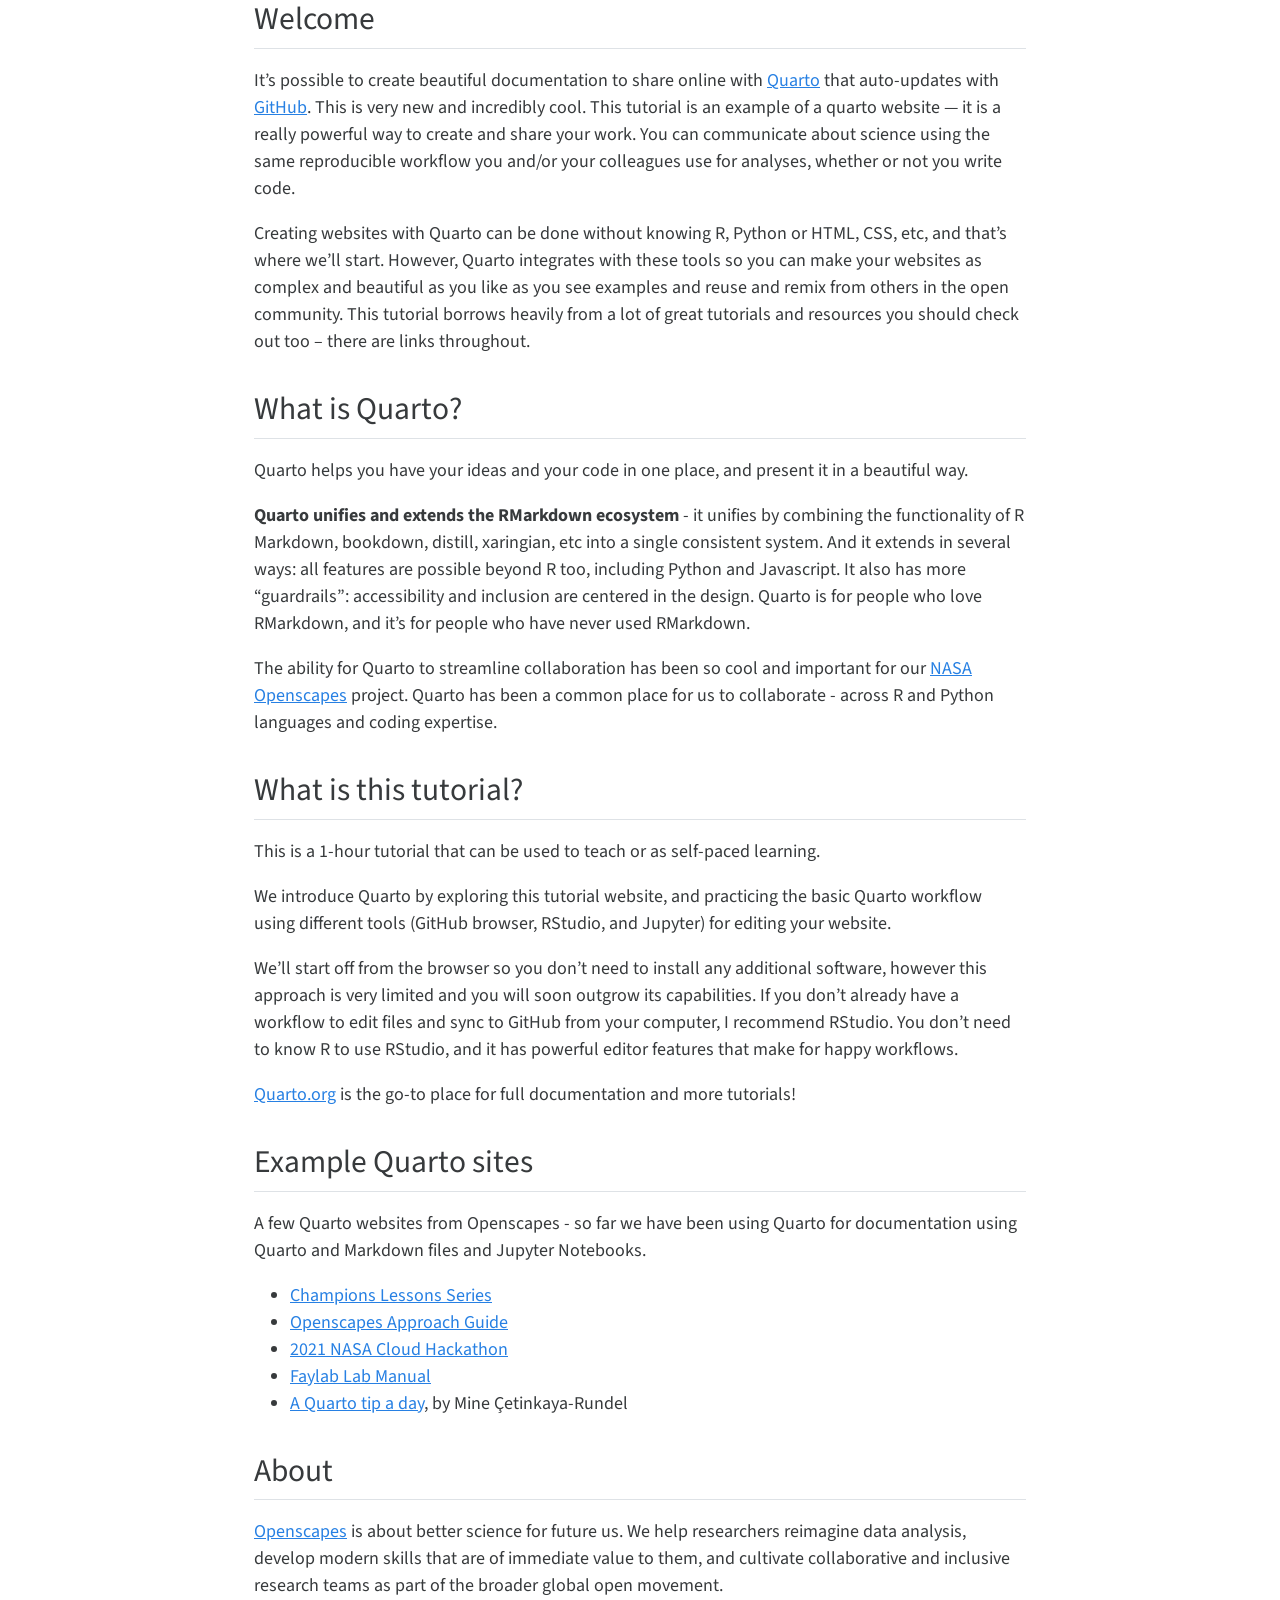
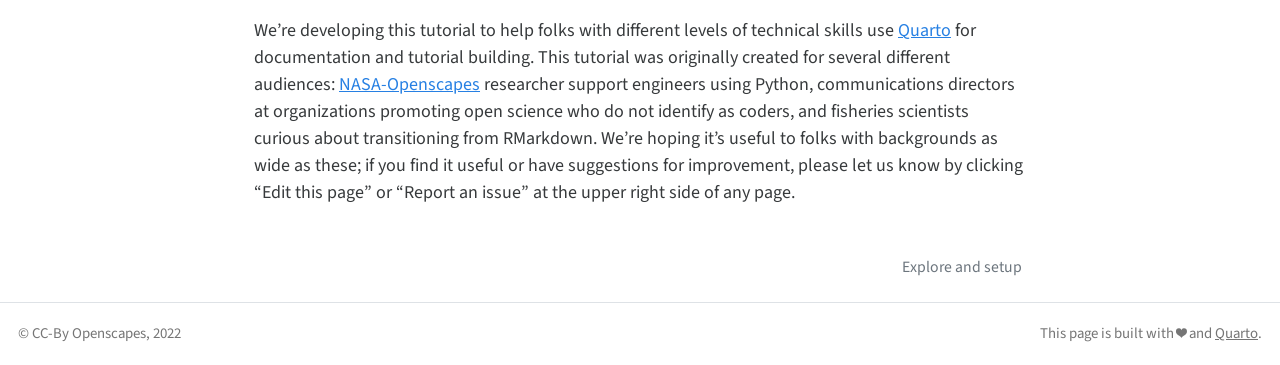
==== commit ef3f64c7: "Built site for gh-pages" ====
--- a/index.html
+++ b/index.html
@@ -211,7 +211,7 @@
 </li>
           <li class="sidebar-item">
   <div class="sidebar-item-container"> 
-  <a href="./quarto-workflows/rstudio.html" class="sidebar-item-text sidebar-link">From RStudio</a>
+  <a href="./quarto-workflows/rstudio.html" class="sidebar-item-text sidebar-link">PTPN11 mutagenesis</a>
   </div>
 </li>
           <li class="sidebar-item">
@@ -317,8 +317,8 @@
 <span id="cb2-16"><a href="#cb2-16" aria-hidden="true" tabindex="-1"></a>    )</span>
 <span id="cb2-17"><a href="#cb2-17" aria-hidden="true" tabindex="-1"></a>m  <span class="co"># Print the map</span></span></code><button title="Copy to Clipboard" class="code-copy-button"><i class="bi"></i></button></pre></div>
 <div class="cell-output-display">
-<div id="htmlwidget-94e80c393cdaa4b3be07" style="width:100%;height:464px;" class="leaflet html-widget"></div>
-<script type="application/json" data-for="htmlwidget-94e80c393cdaa4b3be07">{"x":{"options":{"crs":{"crsClass":"L.CRS.EPSG3857","code":null,"proj4def":null,"projectedBounds":null,"options":{}}},"calls":[{"method":"addTiles","args":["http://{s}.tile.openstreetmap.org/{z}/{x}/{y}.png",null,null,{"minZoom":0,"maxZoom":18,"tileSize":256,"subdomains":"abc","errorTileUrl":"","tms":false,"noWrap":false,"zoomOffset":0,"zoomReverse":false,"opacity":1,"zIndex":1,"detectRetina":false}]},{"method":"addAwesomeMarkers","args":[40.8123529463671,0.525847725869538,null,null,null,{"interactive":true,"draggable":false,"keyboard":true,"title":"","alt":"","zIndexOffset":0,"opacity":1,"riseOnHover":false,"riseOffset":250},"IISPV (PO&B)",null,{"showCoverageOnHover":true,"zoomToBoundsOnClick":true,"spiderfyOnMaxZoom":true,"removeOutsideVisibleBounds":true,"spiderLegPolylineOptions":{"weight":1.5,"color":"#222","opacity":0.5},"freezeAtZoom":false},null,null,{"interactive":false,"permanent":false,"direction":"auto","opacity":1,"offset":[0,0],"textsize":"10px","textOnly":false,"className":"","sticky":true},null]},{"method":"addMarkers","args":[41.3464928557263,2.10580713252296,null,null,null,{"interactive":true,"draggable":false,"keyboard":true,"title":"","alt":"","zIndexOffset":0,"opacity":1,"riseOnHover":false,"riseOffset":250},"IDIBELL (Brainvitge)",null,{"showCoverageOnHover":true,"zoomToBoundsOnClick":true,"spiderfyOnMaxZoom":true,"removeOutsideVisibleBounds":true,"spiderLegPolylineOptions":{"weight":1.5,"color":"#222","opacity":0.5},"freezeAtZoom":false},null,null,{"interactive":false,"permanent":false,"direction":"auto","opacity":1,"offset":[0,0],"textsize":"10px","textOnly":false,"className":"","sticky":true},null]},{"method":"addMarkers","args":[41.4854008917228,2.23972443754711,null,null,null,{"interactive":true,"draggable":false,"keyboard":true,"title":"","alt":"","zIndexOffset":0,"opacity":1,"riseOnHover":false,"riseOffset":250},"ICO (UNAC)",null,{"showCoverageOnHover":true,"zoomToBoundsOnClick":true,"spiderfyOnMaxZoom":true,"removeOutsideVisibleBounds":true,"spiderLegPolylineOptions":{"weight":1.5,"color":"#222","opacity":0.5},"freezeAtZoom":false},null,null,{"interactive":false,"permanent":false,"direction":"auto","opacity":1,"offset":[0,0],"textsize":"10px","textOnly":false,"className":"","sticky":true},null]},{"method":"addMarkers","args":[41.4854008917228,2.23972443754711,null,null,null,{"interactive":true,"draggable":false,"keyboard":true,"title":"","alt":"","zIndexOffset":0,"opacity":1,"riseOnHover":false,"riseOffset":250},"IJC (BIT)",null,{"showCoverageOnHover":true,"zoomToBoundsOnClick":true,"spiderfyOnMaxZoom":true,"removeOutsideVisibleBounds":true,"spiderLegPolylineOptions":{"weight":1.5,"color":"#222","opacity":0.5},"freezeAtZoom":false},null,null,{"interactive":false,"permanent":false,"direction":"auto","opacity":1,"offset":[0,0],"textsize":"10px","textOnly":false,"className":"","sticky":true},null]},{"method":"addRectangles","args":[41.4895,2.2434,41.4815,2.2362,null,null,{"interactive":true,"className":"","stroke":true,"color":"#03F","weight":5,"opacity":0.5,"fill":true,"fillColor":"transparent","fillOpacity":0.2,"smoothFactor":1,"noClip":false},null,null,null,{"interactive":false,"permanent":false,"direction":"auto","opacity":1,"offset":[0,0],"textsize":"10px","textOnly":false,"className":"","sticky":true},null]}],"limits":{"lat":[40.8123529463671,41.4895],"lng":[0.525847725869538,2.2434]}},"evals":[],"jsHooks":[]}</script>
+<div id="htmlwidget-6451d57dfc1fbae4a516" style="width:100%;height:464px;" class="leaflet html-widget"></div>
+<script type="application/json" data-for="htmlwidget-6451d57dfc1fbae4a516">{"x":{"options":{"crs":{"crsClass":"L.CRS.EPSG3857","code":null,"proj4def":null,"projectedBounds":null,"options":{}}},"calls":[{"method":"addTiles","args":["http://{s}.tile.openstreetmap.org/{z}/{x}/{y}.png",null,null,{"minZoom":0,"maxZoom":18,"tileSize":256,"subdomains":"abc","errorTileUrl":"","tms":false,"noWrap":false,"zoomOffset":0,"zoomReverse":false,"opacity":1,"zIndex":1,"detectRetina":false}]},{"method":"addAwesomeMarkers","args":[40.8123529463671,0.525847725869538,null,null,null,{"interactive":true,"draggable":false,"keyboard":true,"title":"","alt":"","zIndexOffset":0,"opacity":1,"riseOnHover":false,"riseOffset":250},"IISPV (PO&B)",null,{"showCoverageOnHover":true,"zoomToBoundsOnClick":true,"spiderfyOnMaxZoom":true,"removeOutsideVisibleBounds":true,"spiderLegPolylineOptions":{"weight":1.5,"color":"#222","opacity":0.5},"freezeAtZoom":false},null,null,{"interactive":false,"permanent":false,"direction":"auto","opacity":1,"offset":[0,0],"textsize":"10px","textOnly":false,"className":"","sticky":true},null]},{"method":"addMarkers","args":[41.3464928557263,2.10580713252296,null,null,null,{"interactive":true,"draggable":false,"keyboard":true,"title":"","alt":"","zIndexOffset":0,"opacity":1,"riseOnHover":false,"riseOffset":250},"IDIBELL (Brainvitge)",null,{"showCoverageOnHover":true,"zoomToBoundsOnClick":true,"spiderfyOnMaxZoom":true,"removeOutsideVisibleBounds":true,"spiderLegPolylineOptions":{"weight":1.5,"color":"#222","opacity":0.5},"freezeAtZoom":false},null,null,{"interactive":false,"permanent":false,"direction":"auto","opacity":1,"offset":[0,0],"textsize":"10px","textOnly":false,"className":"","sticky":true},null]},{"method":"addMarkers","args":[41.4854008917228,2.23972443754711,null,null,null,{"interactive":true,"draggable":false,"keyboard":true,"title":"","alt":"","zIndexOffset":0,"opacity":1,"riseOnHover":false,"riseOffset":250},"ICO (UNAC)",null,{"showCoverageOnHover":true,"zoomToBoundsOnClick":true,"spiderfyOnMaxZoom":true,"removeOutsideVisibleBounds":true,"spiderLegPolylineOptions":{"weight":1.5,"color":"#222","opacity":0.5},"freezeAtZoom":false},null,null,{"interactive":false,"permanent":false,"direction":"auto","opacity":1,"offset":[0,0],"textsize":"10px","textOnly":false,"className":"","sticky":true},null]},{"method":"addMarkers","args":[41.4854008917228,2.23972443754711,null,null,null,{"interactive":true,"draggable":false,"keyboard":true,"title":"","alt":"","zIndexOffset":0,"opacity":1,"riseOnHover":false,"riseOffset":250},"IJC (BIT)",null,{"showCoverageOnHover":true,"zoomToBoundsOnClick":true,"spiderfyOnMaxZoom":true,"removeOutsideVisibleBounds":true,"spiderLegPolylineOptions":{"weight":1.5,"color":"#222","opacity":0.5},"freezeAtZoom":false},null,null,{"interactive":false,"permanent":false,"direction":"auto","opacity":1,"offset":[0,0],"textsize":"10px","textOnly":false,"className":"","sticky":true},null]},{"method":"addRectangles","args":[41.4895,2.2434,41.4815,2.2362,null,null,{"interactive":true,"className":"","stroke":true,"color":"#03F","weight":5,"opacity":0.5,"fill":true,"fillColor":"transparent","fillOpacity":0.2,"smoothFactor":1,"noClip":false},null,null,null,{"interactive":false,"permanent":false,"direction":"auto","opacity":1,"offset":[0,0],"textsize":"10px","textOnly":false,"className":"","sticky":true},null]}],"limits":{"lat":[40.8123529463671,41.4895],"lng":[0.525847725869538,2.2434]}},"evals":[],"jsHooks":[]}</script>
 </div>
 </div>
 <p>You can check out our units` webpage here: <a href="https://www.carrerasresearch.org/es/unidad-de-bioinform%C3%A1tica_130420">And Bioinformatics Unit (BIT) where I currently work here</a> If you are interested on my publications you can check them here:</p>
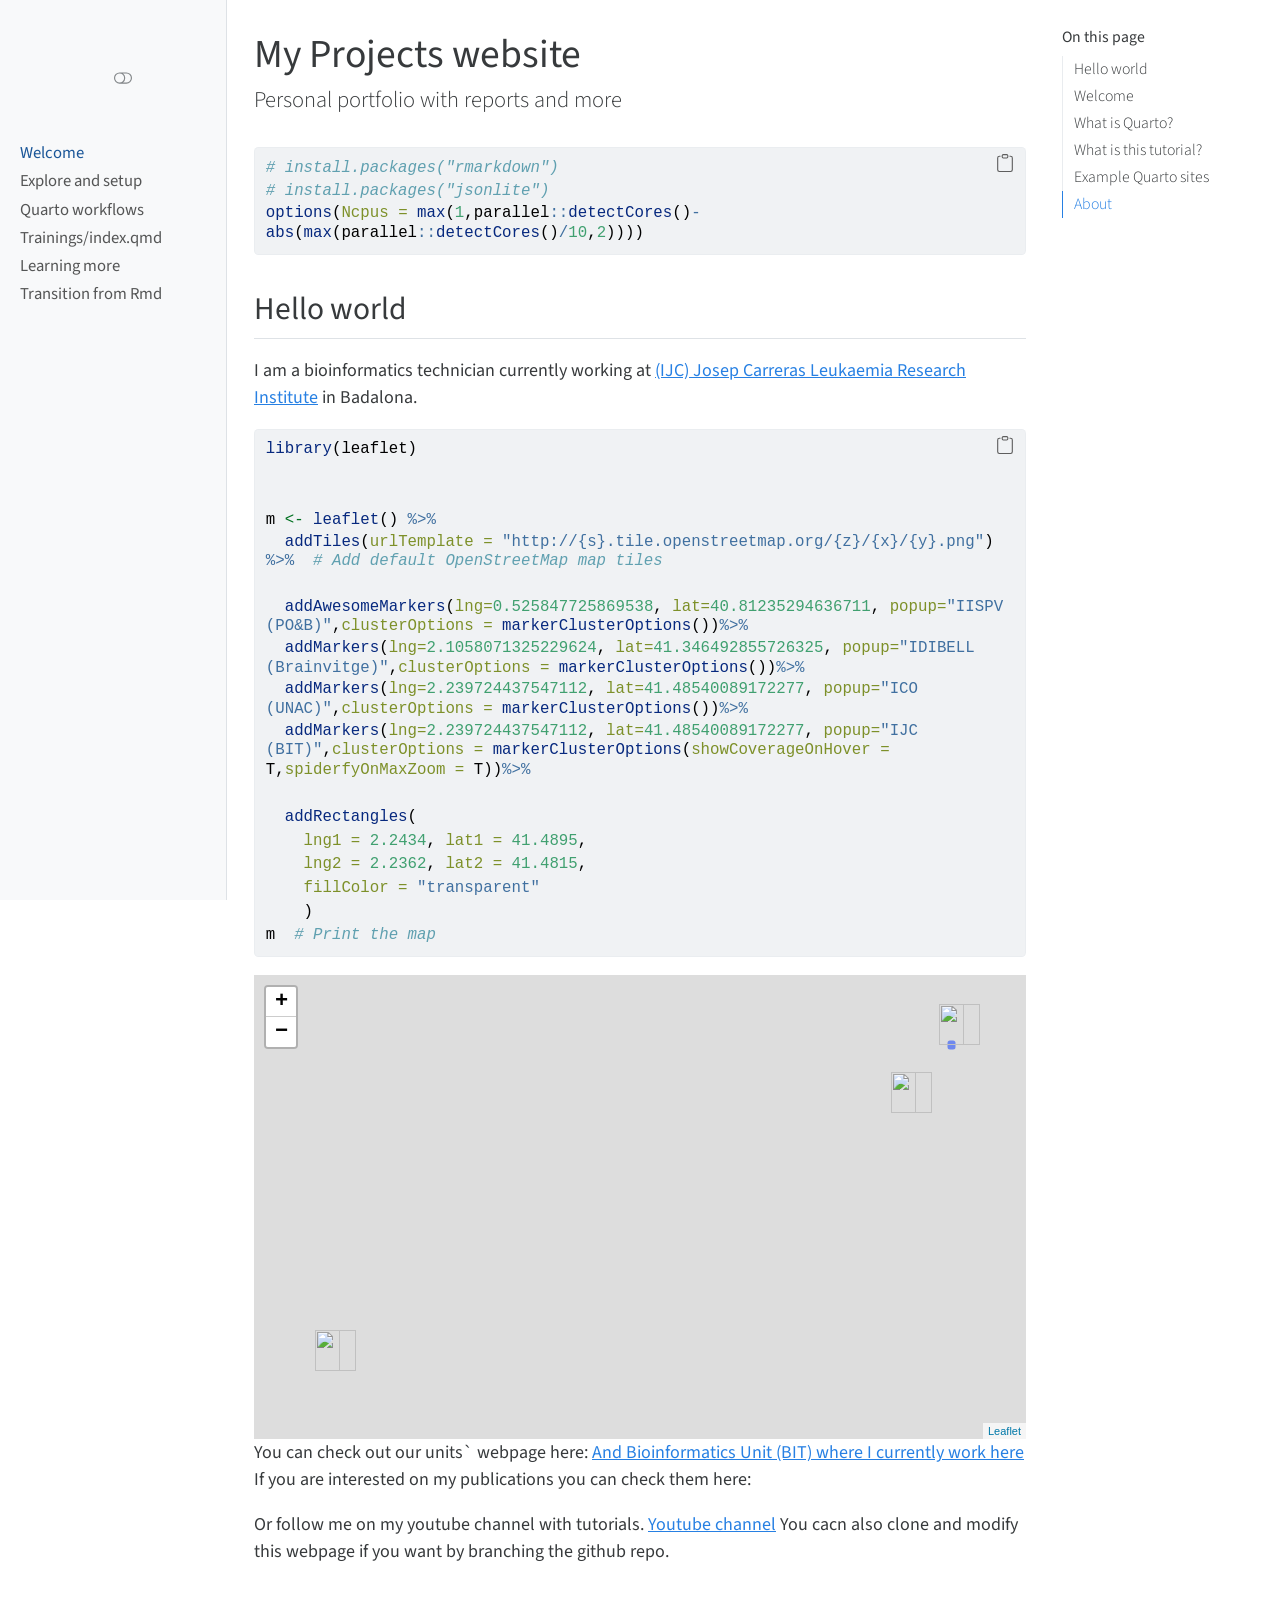
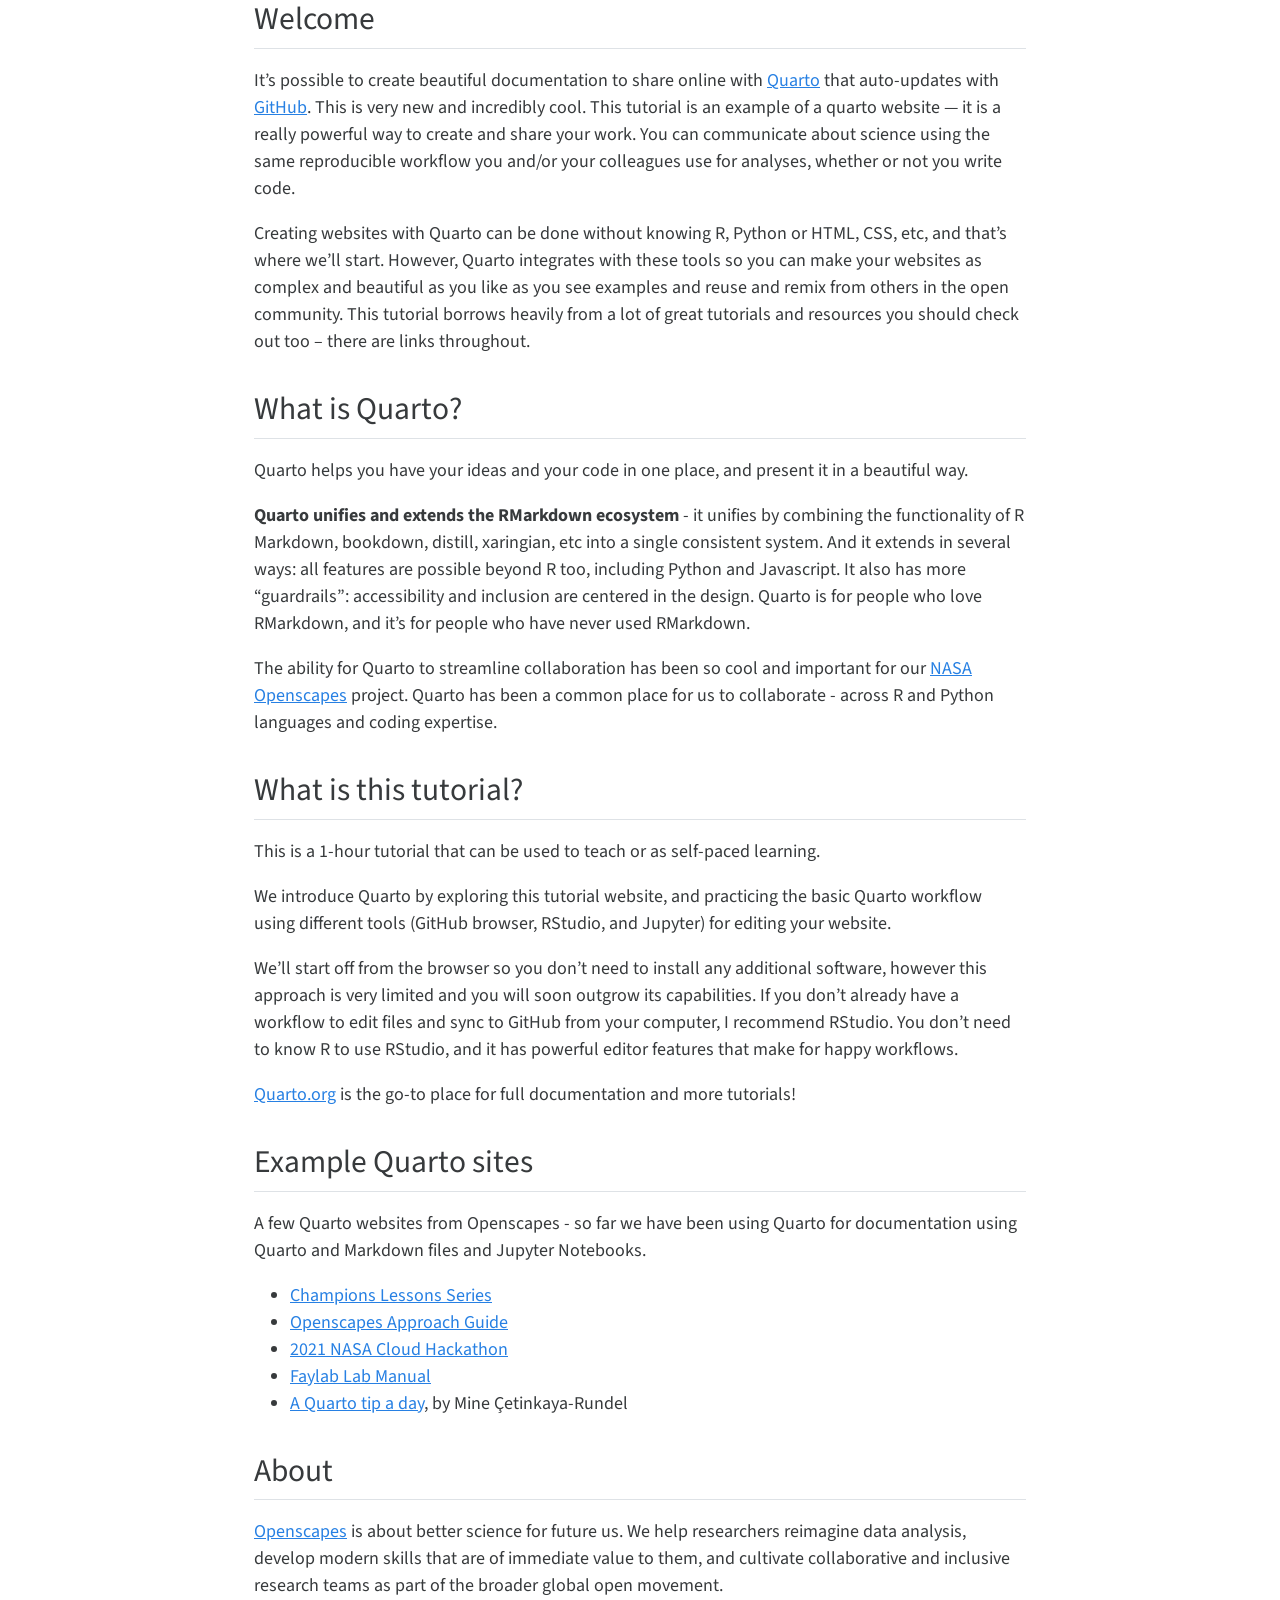
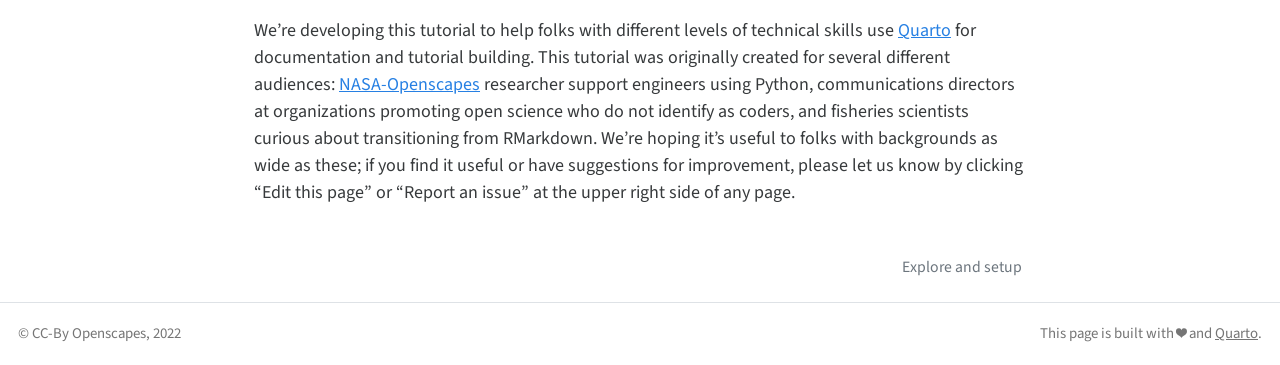
==== commit fd2142dd: "Built site for gh-pages" ====
--- a/index.html
+++ b/index.html
@@ -317,8 +317,8 @@
 <span id="cb2-16"><a href="#cb2-16" aria-hidden="true" tabindex="-1"></a>    )</span>
 <span id="cb2-17"><a href="#cb2-17" aria-hidden="true" tabindex="-1"></a>m  <span class="co"># Print the map</span></span></code><button title="Copy to Clipboard" class="code-copy-button"><i class="bi"></i></button></pre></div>
 <div class="cell-output-display">
-<div id="htmlwidget-6451d57dfc1fbae4a516" style="width:100%;height:464px;" class="leaflet html-widget"></div>
-<script type="application/json" data-for="htmlwidget-6451d57dfc1fbae4a516">{"x":{"options":{"crs":{"crsClass":"L.CRS.EPSG3857","code":null,"proj4def":null,"projectedBounds":null,"options":{}}},"calls":[{"method":"addTiles","args":["http://{s}.tile.openstreetmap.org/{z}/{x}/{y}.png",null,null,{"minZoom":0,"maxZoom":18,"tileSize":256,"subdomains":"abc","errorTileUrl":"","tms":false,"noWrap":false,"zoomOffset":0,"zoomReverse":false,"opacity":1,"zIndex":1,"detectRetina":false}]},{"method":"addAwesomeMarkers","args":[40.8123529463671,0.525847725869538,null,null,null,{"interactive":true,"draggable":false,"keyboard":true,"title":"","alt":"","zIndexOffset":0,"opacity":1,"riseOnHover":false,"riseOffset":250},"IISPV (PO&B)",null,{"showCoverageOnHover":true,"zoomToBoundsOnClick":true,"spiderfyOnMaxZoom":true,"removeOutsideVisibleBounds":true,"spiderLegPolylineOptions":{"weight":1.5,"color":"#222","opacity":0.5},"freezeAtZoom":false},null,null,{"interactive":false,"permanent":false,"direction":"auto","opacity":1,"offset":[0,0],"textsize":"10px","textOnly":false,"className":"","sticky":true},null]},{"method":"addMarkers","args":[41.3464928557263,2.10580713252296,null,null,null,{"interactive":true,"draggable":false,"keyboard":true,"title":"","alt":"","zIndexOffset":0,"opacity":1,"riseOnHover":false,"riseOffset":250},"IDIBELL (Brainvitge)",null,{"showCoverageOnHover":true,"zoomToBoundsOnClick":true,"spiderfyOnMaxZoom":true,"removeOutsideVisibleBounds":true,"spiderLegPolylineOptions":{"weight":1.5,"color":"#222","opacity":0.5},"freezeAtZoom":false},null,null,{"interactive":false,"permanent":false,"direction":"auto","opacity":1,"offset":[0,0],"textsize":"10px","textOnly":false,"className":"","sticky":true},null]},{"method":"addMarkers","args":[41.4854008917228,2.23972443754711,null,null,null,{"interactive":true,"draggable":false,"keyboard":true,"title":"","alt":"","zIndexOffset":0,"opacity":1,"riseOnHover":false,"riseOffset":250},"ICO (UNAC)",null,{"showCoverageOnHover":true,"zoomToBoundsOnClick":true,"spiderfyOnMaxZoom":true,"removeOutsideVisibleBounds":true,"spiderLegPolylineOptions":{"weight":1.5,"color":"#222","opacity":0.5},"freezeAtZoom":false},null,null,{"interactive":false,"permanent":false,"direction":"auto","opacity":1,"offset":[0,0],"textsize":"10px","textOnly":false,"className":"","sticky":true},null]},{"method":"addMarkers","args":[41.4854008917228,2.23972443754711,null,null,null,{"interactive":true,"draggable":false,"keyboard":true,"title":"","alt":"","zIndexOffset":0,"opacity":1,"riseOnHover":false,"riseOffset":250},"IJC (BIT)",null,{"showCoverageOnHover":true,"zoomToBoundsOnClick":true,"spiderfyOnMaxZoom":true,"removeOutsideVisibleBounds":true,"spiderLegPolylineOptions":{"weight":1.5,"color":"#222","opacity":0.5},"freezeAtZoom":false},null,null,{"interactive":false,"permanent":false,"direction":"auto","opacity":1,"offset":[0,0],"textsize":"10px","textOnly":false,"className":"","sticky":true},null]},{"method":"addRectangles","args":[41.4895,2.2434,41.4815,2.2362,null,null,{"interactive":true,"className":"","stroke":true,"color":"#03F","weight":5,"opacity":0.5,"fill":true,"fillColor":"transparent","fillOpacity":0.2,"smoothFactor":1,"noClip":false},null,null,null,{"interactive":false,"permanent":false,"direction":"auto","opacity":1,"offset":[0,0],"textsize":"10px","textOnly":false,"className":"","sticky":true},null]}],"limits":{"lat":[40.8123529463671,41.4895],"lng":[0.525847725869538,2.2434]}},"evals":[],"jsHooks":[]}</script>
+<div id="htmlwidget-5e273e619522ca9eb1a9" style="width:100%;height:464px;" class="leaflet html-widget"></div>
+<script type="application/json" data-for="htmlwidget-5e273e619522ca9eb1a9">{"x":{"options":{"crs":{"crsClass":"L.CRS.EPSG3857","code":null,"proj4def":null,"projectedBounds":null,"options":{}}},"calls":[{"method":"addTiles","args":["http://{s}.tile.openstreetmap.org/{z}/{x}/{y}.png",null,null,{"minZoom":0,"maxZoom":18,"tileSize":256,"subdomains":"abc","errorTileUrl":"","tms":false,"noWrap":false,"zoomOffset":0,"zoomReverse":false,"opacity":1,"zIndex":1,"detectRetina":false}]},{"method":"addAwesomeMarkers","args":[40.8123529463671,0.525847725869538,null,null,null,{"interactive":true,"draggable":false,"keyboard":true,"title":"","alt":"","zIndexOffset":0,"opacity":1,"riseOnHover":false,"riseOffset":250},"IISPV (PO&B)",null,{"showCoverageOnHover":true,"zoomToBoundsOnClick":true,"spiderfyOnMaxZoom":true,"removeOutsideVisibleBounds":true,"spiderLegPolylineOptions":{"weight":1.5,"color":"#222","opacity":0.5},"freezeAtZoom":false},null,null,{"interactive":false,"permanent":false,"direction":"auto","opacity":1,"offset":[0,0],"textsize":"10px","textOnly":false,"className":"","sticky":true},null]},{"method":"addMarkers","args":[41.3464928557263,2.10580713252296,null,null,null,{"interactive":true,"draggable":false,"keyboard":true,"title":"","alt":"","zIndexOffset":0,"opacity":1,"riseOnHover":false,"riseOffset":250},"IDIBELL (Brainvitge)",null,{"showCoverageOnHover":true,"zoomToBoundsOnClick":true,"spiderfyOnMaxZoom":true,"removeOutsideVisibleBounds":true,"spiderLegPolylineOptions":{"weight":1.5,"color":"#222","opacity":0.5},"freezeAtZoom":false},null,null,{"interactive":false,"permanent":false,"direction":"auto","opacity":1,"offset":[0,0],"textsize":"10px","textOnly":false,"className":"","sticky":true},null]},{"method":"addMarkers","args":[41.4854008917228,2.23972443754711,null,null,null,{"interactive":true,"draggable":false,"keyboard":true,"title":"","alt":"","zIndexOffset":0,"opacity":1,"riseOnHover":false,"riseOffset":250},"ICO (UNAC)",null,{"showCoverageOnHover":true,"zoomToBoundsOnClick":true,"spiderfyOnMaxZoom":true,"removeOutsideVisibleBounds":true,"spiderLegPolylineOptions":{"weight":1.5,"color":"#222","opacity":0.5},"freezeAtZoom":false},null,null,{"interactive":false,"permanent":false,"direction":"auto","opacity":1,"offset":[0,0],"textsize":"10px","textOnly":false,"className":"","sticky":true},null]},{"method":"addMarkers","args":[41.4854008917228,2.23972443754711,null,null,null,{"interactive":true,"draggable":false,"keyboard":true,"title":"","alt":"","zIndexOffset":0,"opacity":1,"riseOnHover":false,"riseOffset":250},"IJC (BIT)",null,{"showCoverageOnHover":true,"zoomToBoundsOnClick":true,"spiderfyOnMaxZoom":true,"removeOutsideVisibleBounds":true,"spiderLegPolylineOptions":{"weight":1.5,"color":"#222","opacity":0.5},"freezeAtZoom":false},null,null,{"interactive":false,"permanent":false,"direction":"auto","opacity":1,"offset":[0,0],"textsize":"10px","textOnly":false,"className":"","sticky":true},null]},{"method":"addRectangles","args":[41.4895,2.2434,41.4815,2.2362,null,null,{"interactive":true,"className":"","stroke":true,"color":"#03F","weight":5,"opacity":0.5,"fill":true,"fillColor":"transparent","fillOpacity":0.2,"smoothFactor":1,"noClip":false},null,null,null,{"interactive":false,"permanent":false,"direction":"auto","opacity":1,"offset":[0,0],"textsize":"10px","textOnly":false,"className":"","sticky":true},null]}],"limits":{"lat":[40.8123529463671,41.4895],"lng":[0.525847725869538,2.2434]}},"evals":[],"jsHooks":[]}</script>
 </div>
 </div>
 <p>You can check out our units` webpage here: <a href="https://www.carrerasresearch.org/es/unidad-de-bioinform%C3%A1tica_130420">And Bioinformatics Unit (BIT) where I currently work here</a> If you are interested on my publications you can check them here:</p>
